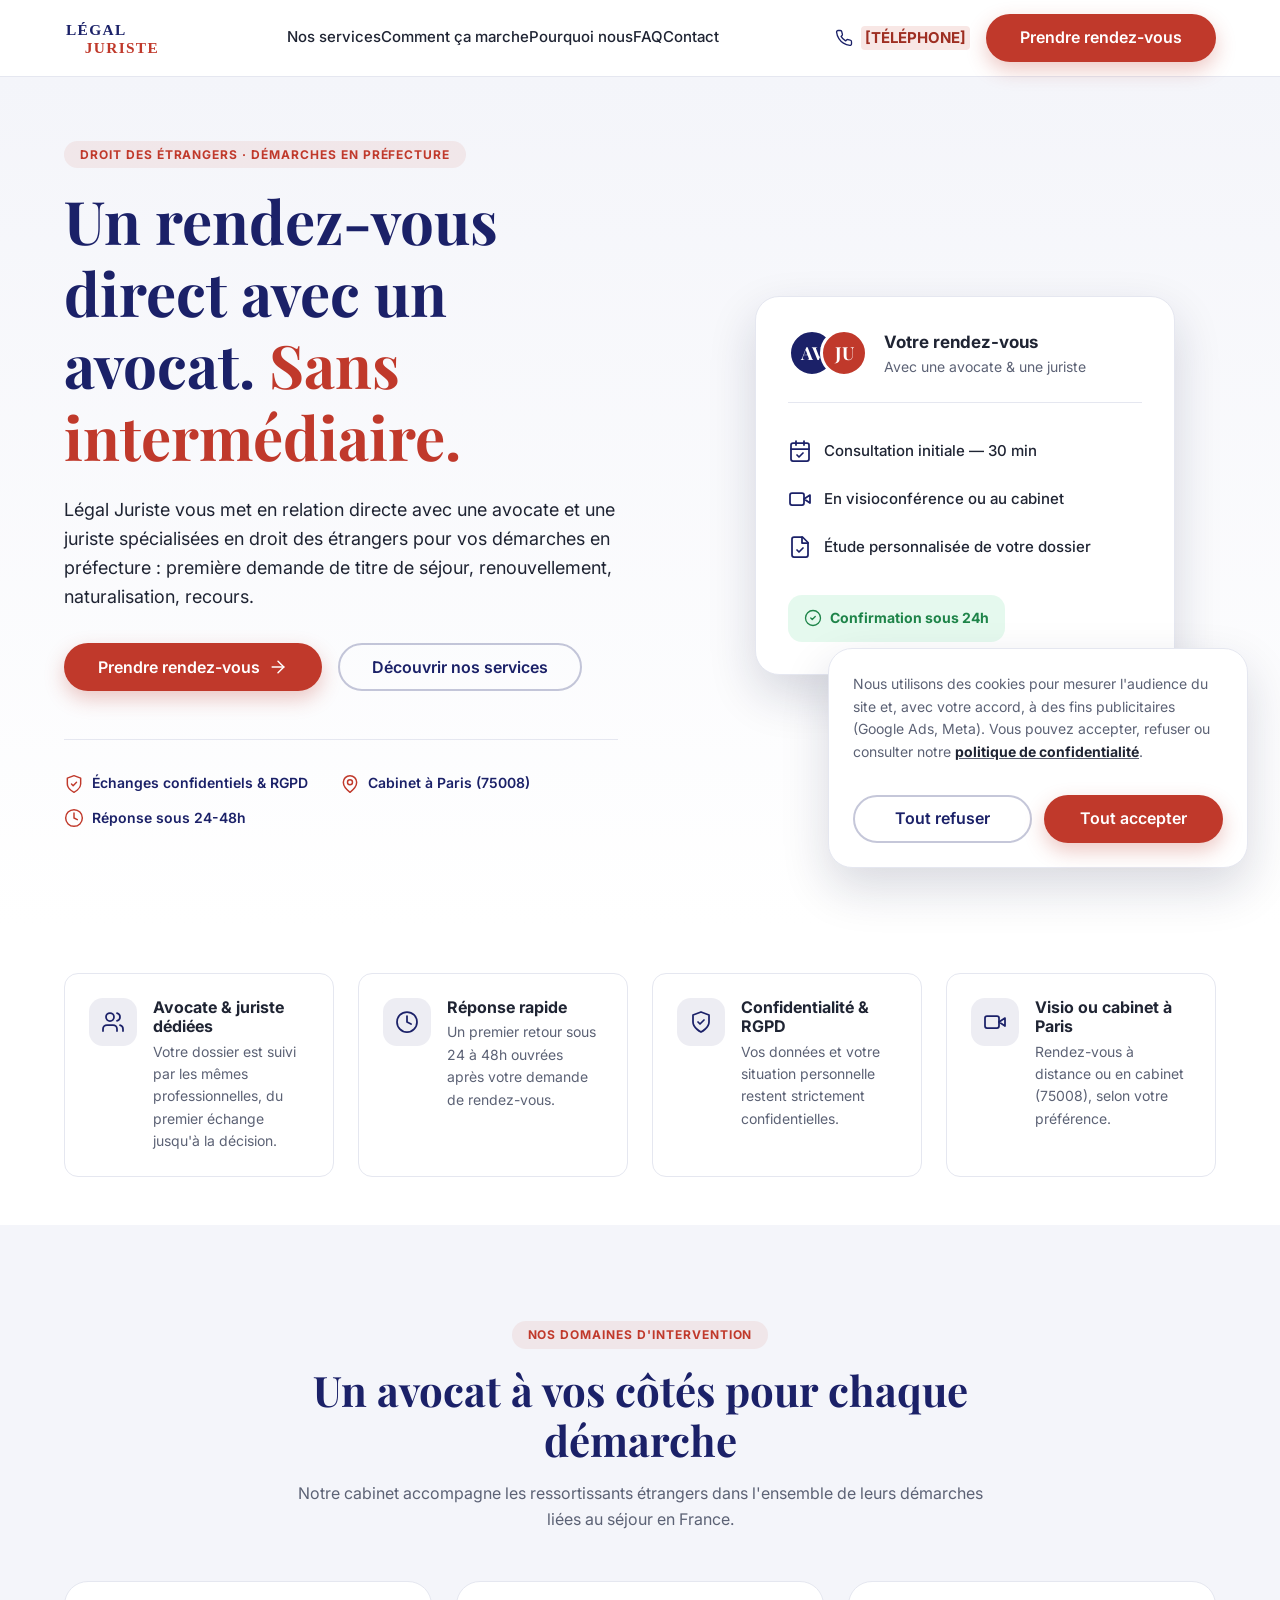
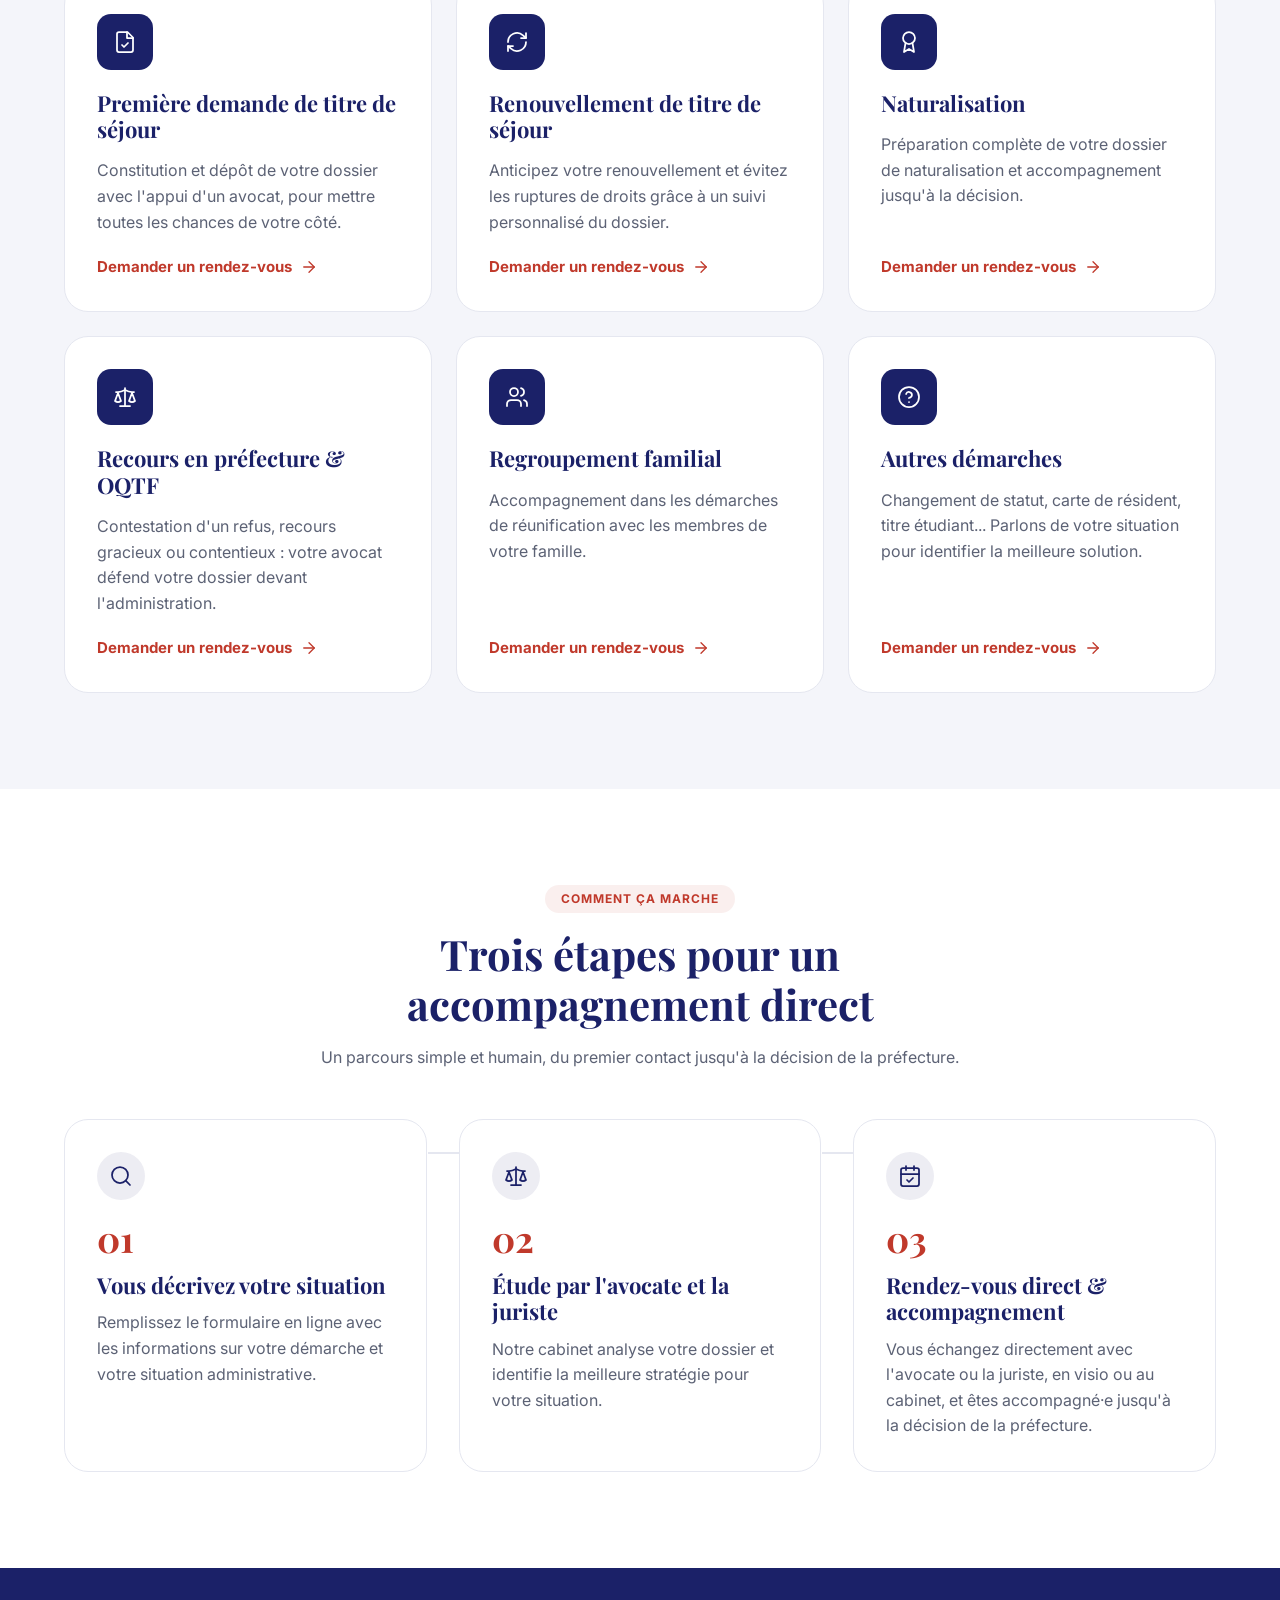
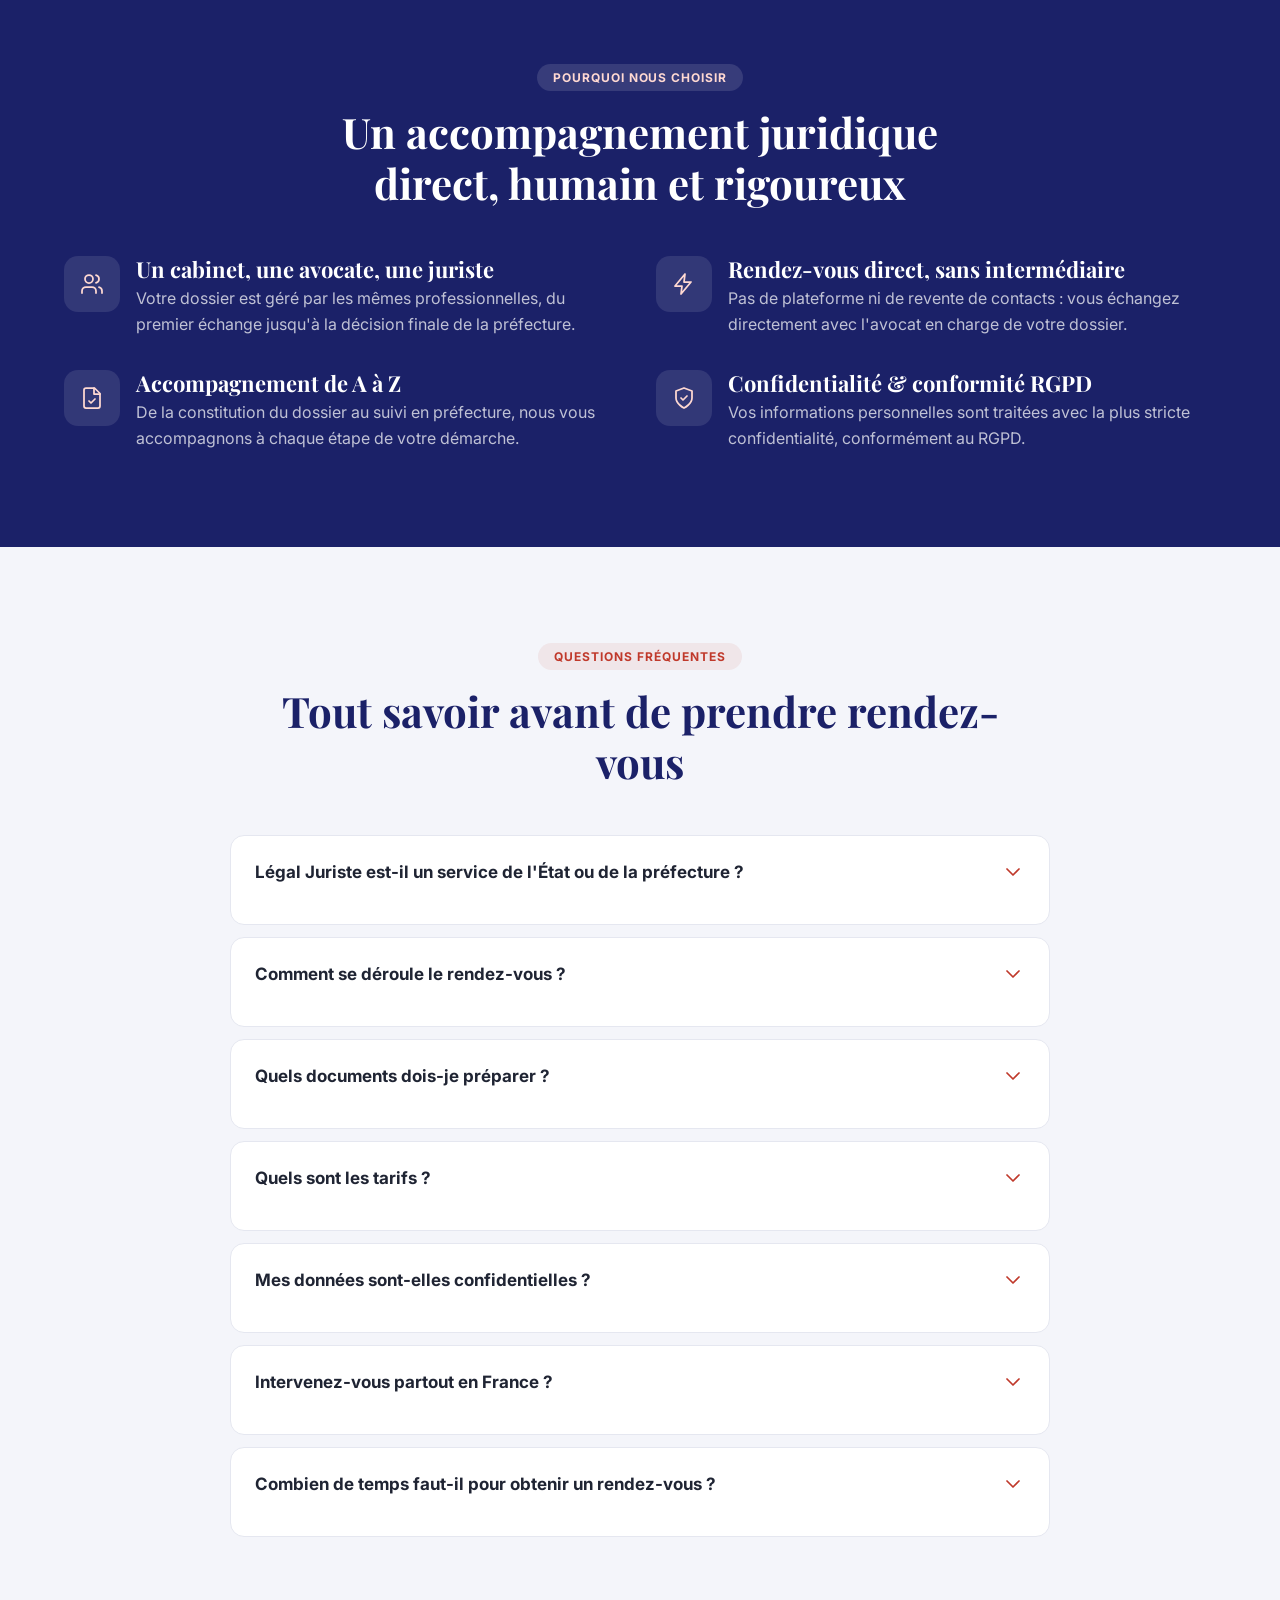
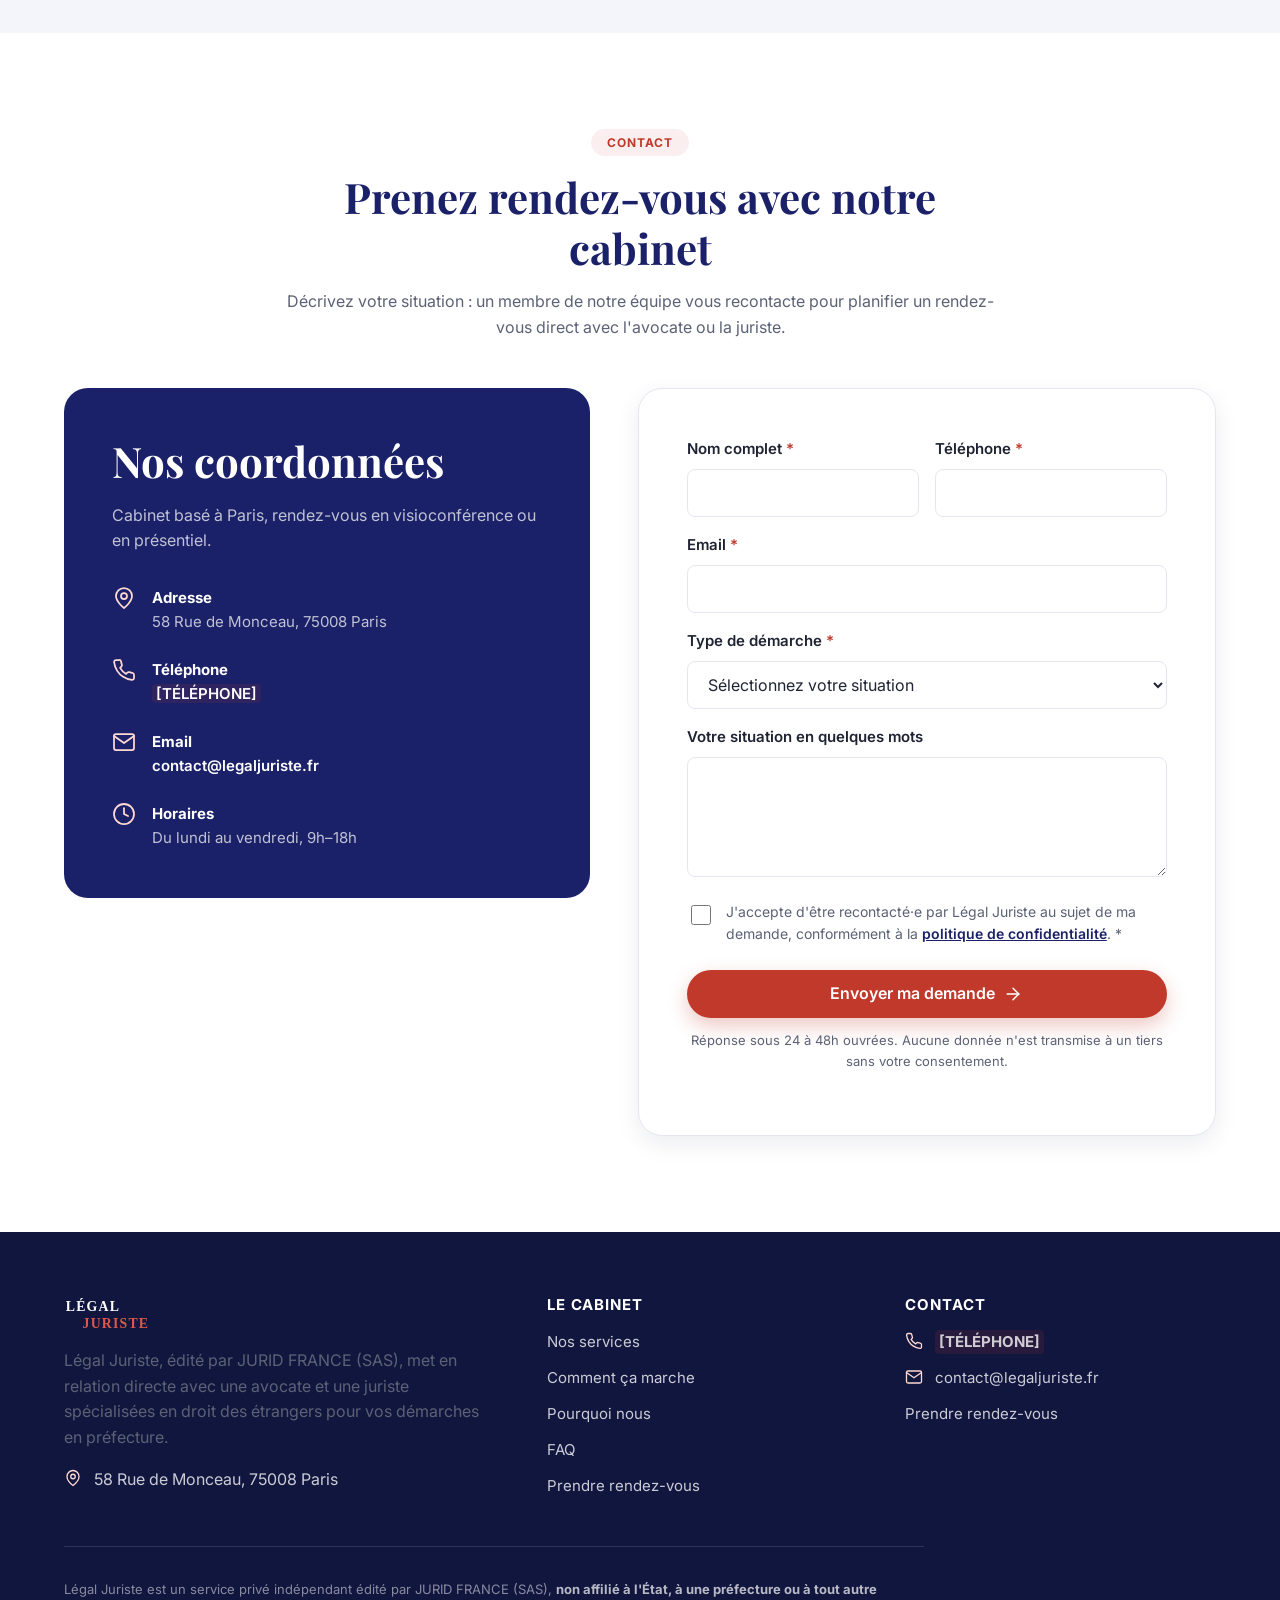
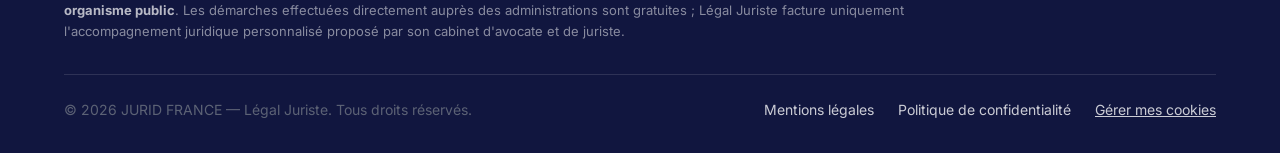
==== index.html @ 2aa7ec44 "feat: site vitrine Légal Juriste (accueil, mentions légales, confidentialité) Mini-site statique pou" ====
<!DOCTYPE html>
<html lang="fr">
<head>
  <meta charset="UTF-8">
  <meta name="viewport" content="width=device-width, initial-scale=1">
  <title>Légal Juriste — Rendez-vous direct avec un avocat | Titre de séjour, naturalisation, recours</title>
  <meta name="description" content="Légal Juriste vous met en relation directe avec une avocate et une juriste spécialisées en droit des étrangers : titre de séjour, renouvellement, naturalisation, recours en préfecture. Rendez-vous direct, sans intermédiaire.">
  <link rel="canonical" href="https://www.legaljuriste.fr/">

  <!-- Open Graph -->
  <meta property="og:type" content="website">
  <meta property="og:locale" content="fr_FR">
  <meta property="og:title" content="Légal Juriste — Rendez-vous direct avec un avocat">
  <meta property="og:description" content="Mise en relation directe avec une avocate et une juriste spécialisées en droit des étrangers pour vos démarches en préfecture.">
  <meta property="og:url" content="https://www.legaljuriste.fr/">
  <meta property="og:image" content="/assets/logo-full.svg">

  <!-- Favicon -->
  <link rel="icon" type="image/svg+xml" href="assets/favicon.svg">
  <link rel="apple-touch-icon" href="assets/logo-icon.svg">

  <!-- Fonts -->
  <link rel="preconnect" href="https://fonts.googleapis.com">
  <link rel="preconnect" href="https://fonts.gstatic.com" crossorigin>
  <link href="https://fonts.googleapis.com/css2?family=Inter:wght@400;500;600;700&family=Playfair+Display:wght@700;800&display=swap" rel="stylesheet">

  <link rel="stylesheet" href="css/style.css">

  <!-- Données structurées (SEO) -->
  <script type="application/ld+json">
  {
    "@context": "https://schema.org",
    "@type": "LegalService",
    "name": "Légal Juriste",
    "alternateName": "JURID FRANCE",
    "url": "https://www.legaljuriste.fr/",
    "logo": "https://www.legaljuriste.fr/assets/logo-icon.svg",
    "description": "Mise en relation directe avec une avocate et une juriste spécialisées en droit des étrangers pour les démarches en préfecture (titre de séjour, naturalisation, recours).",
    "address": {
      "@type": "PostalAddress",
      "streetAddress": "58 Rue de Monceau",
      "postalCode": "75008",
      "addressLocality": "Paris",
      "addressCountry": "FR"
    },
    "areaServed": "FR",
    "priceRange": "€€"
  }
  </script>
</head>
<body>
  <a class="skip-link" href="#main-content">Aller au contenu principal</a>

  <!-- ============ HEADER ============ -->
  <header class="site-header">
    <div class="container">
      <nav class="nav" aria-label="Navigation principale">
        <a class="nav__brand" href="#main-content">
          <img src="assets/logo-full.svg" alt="Légal Juriste">
        </a>

        <div class="nav__panel" id="navPanel">
          <ul class="nav__links">
            <li><a href="#services">Nos services</a></li>
            <li><a href="#comment-ca-marche">Comment ça marche</a></li>
            <li><a href="#pourquoi">Pourquoi nous</a></li>
            <li><a href="#faq">FAQ</a></li>
            <li><a href="#contact">Contact</a></li>
          </ul>
          <div class="nav__panel-cta">
            <a href="#contact" class="btn btn-primary btn-block">Prendre rendez-vous</a>
          </div>
        </div>

        <div class="nav__actions">
          <a class="nav__phone" href="tel:+33184XXXXXX">
            <svg class="icon icon-sm" viewBox="0 0 24 24" aria-hidden="true"><path d="M22 16.92v3a2 2 0 0 1-2.18 2 19.79 19.79 0 0 1-8.63-3.07 19.5 19.5 0 0 1-6-6 19.79 19.79 0 0 1-3.07-8.67A2 2 0 0 1 4.11 2h3a2 2 0 0 1 2 1.72 12.84 12.84 0 0 0 .7 2.81 2 2 0 0 1-.45 2.11L8.09 9.91a16 16 0 0 0 6 6l1.27-1.27a2 2 0 0 1 2.11-.45 12.84 12.84 0 0 0 2.81.7A2 2 0 0 1 22 16.92Z"/></svg>
            <span class="placeholder">[TÉLÉPHONE]</span>
          </a>
          <a href="#contact" class="btn btn-primary nav__cta">Prendre rendez-vous</a>
          <button class="nav__toggle" id="navToggle" aria-expanded="false" aria-controls="navPanel" aria-label="Ouvrir le menu">
            <svg class="icon icon-menu" viewBox="0 0 24 24" aria-hidden="true"><line x1="4" y1="6" x2="20" y2="6"/><line x1="4" y1="12" x2="20" y2="12"/><line x1="4" y1="18" x2="20" y2="18"/></svg>
            <svg class="icon icon-close" viewBox="0 0 24 24" aria-hidden="true"><line x1="6" y1="6" x2="18" y2="18"/><line x1="18" y1="6" x2="6" y2="18"/></svg>
          </button>
        </div>
      </nav>
    </div>
  </header>

  <main id="main-content">
    <!-- ============ HERO ============ -->
    <section class="hero">
      <div class="hero__floating hero__floating--1" aria-hidden="true"></div>
      <div class="hero__floating hero__floating--2" aria-hidden="true"></div>
      <div class="container">
        <div class="hero__inner">
          <div>
            <span class="eyebrow">Droit des étrangers · Démarches en préfecture</span>
            <h1 class="hero__title">Un rendez-vous direct avec un avocat. <em>Sans intermédiaire.</em></h1>
            <p class="lead">Légal Juriste vous met en relation directe avec une avocate et une juriste spécialisées en droit des étrangers pour vos démarches en préfecture : première demande de titre de séjour, renouvellement, naturalisation, recours.</p>
            <div class="hero__actions">
              <a href="#contact" class="btn btn-primary">
                Prendre rendez-vous
                <svg class="icon" viewBox="0 0 24 24" aria-hidden="true"><path d="M5 12h14"/><path d="m12 5 7 7-7 7"/></svg>
              </a>
              <a href="#services" class="btn btn-outline">Découvrir nos services</a>
            </div>
            <div class="hero__trust">
              <span class="hero__trust-item">
                <svg class="icon" viewBox="0 0 24 24" aria-hidden="true"><path d="M12 22s8-4 8-10V5l-8-3-8 3v7c0 6 8 10 8 10Z"/><path d="m9 12 2 2 4-4"/></svg>
                Échanges confidentiels &amp; RGPD
              </span>
              <span class="hero__trust-item">
                <svg class="icon" viewBox="0 0 24 24" aria-hidden="true"><path d="M20 10c0 6-8 12-8 12s-8-6-8-12a8 8 0 0 1 16 0Z"/><circle cx="12" cy="10" r="3"/></svg>
                Cabinet à Paris (75008)
              </span>
              <span class="hero__trust-item">
                <svg class="icon" viewBox="0 0 24 24" aria-hidden="true"><circle cx="12" cy="12" r="10"/><path d="M12 6v6l4 2"/></svg>
                Réponse sous 24-48h
              </span>
            </div>
          </div>

          <div class="hero__visual">
            <div class="appointment-card">
              <div class="appointment-card__header">
                <div class="appointment-card__avatars" aria-hidden="true">
                  <span class="avatar avatar--navy">AV</span>
                  <span class="avatar avatar--red">JU</span>
                </div>
                <div>
                  <p class="appointment-card__title">Votre rendez-vous</p>
                  <p class="appointment-card__subtitle">Avec une avocate &amp; une juriste</p>
                </div>
              </div>
              <div class="appointment-card__row">
                <svg class="icon" viewBox="0 0 24 24" aria-hidden="true"><rect x="3" y="4" width="18" height="18" rx="2"/><path d="M16 2v4"/><path d="M8 2v4"/><path d="M3 10h18"/><path d="m9 16 2 2 4-4"/></svg>
                Consultation initiale — 30 min
              </div>
              <div class="appointment-card__row">
                <svg class="icon" viewBox="0 0 24 24" aria-hidden="true"><path d="m22 8-6 4 6 4V8Z"/><rect x="2" y="6" width="14" height="12" rx="2"/></svg>
                En visioconférence ou au cabinet
              </div>
              <div class="appointment-card__row">
                <svg class="icon" viewBox="0 0 24 24" aria-hidden="true"><path d="M14.5 2H6a2 2 0 0 0-2 2v16a2 2 0 0 0 2 2h12a2 2 0 0 0 2-2V7.5L14.5 2Z"/><path d="M14 2v6h6"/><path d="m9 15 2 2 4-4"/></svg>
                Étude personnalisée de votre dossier
              </div>
              <div class="appointment-card__badge">
                <svg class="icon icon-sm" viewBox="0 0 24 24" aria-hidden="true"><circle cx="12" cy="12" r="10"/><path d="m9 12 2 2 4-4"/></svg>
                Confirmation sous 24h
              </div>
            </div>
          </div>
        </div>
      </div>
    </section>

    <!-- ============ RÉASSURANCE ============ -->
    <section class="section-tight">
      <div class="container">
        <div class="badges">
          <div class="badge reveal">
            <span class="badge__icon">
              <svg class="icon" viewBox="0 0 24 24" aria-hidden="true"><path d="M16 21v-2a4 4 0 0 0-4-4H6a4 4 0 0 0-4 4v2"/><circle cx="9" cy="7" r="4"/><path d="M22 21v-2a4 4 0 0 0-3-3.87"/><path d="M16 3.13a4 4 0 0 1 0 7.75"/></svg>
            </span>
            <div>
              <h3>Avocate &amp; juriste dédiées</h3>
              <p>Votre dossier est suivi par les mêmes professionnelles, du premier échange jusqu'à la décision.</p>
            </div>
          </div>
          <div class="badge reveal">
            <span class="badge__icon">
              <svg class="icon" viewBox="0 0 24 24" aria-hidden="true"><circle cx="12" cy="12" r="10"/><path d="M12 6v6l4 2"/></svg>
            </span>
            <div>
              <h3>Réponse rapide</h3>
              <p>Un premier retour sous 24 à 48h ouvrées après votre demande de rendez-vous.</p>
            </div>
          </div>
          <div class="badge reveal">
            <span class="badge__icon">
              <svg class="icon" viewBox="0 0 24 24" aria-hidden="true"><path d="M12 22s8-4 8-10V5l-8-3-8 3v7c0 6 8 10 8 10Z"/><path d="m9 12 2 2 4-4"/></svg>
            </span>
            <div>
              <h3>Confidentialité &amp; RGPD</h3>
              <p>Vos données et votre situation personnelle restent strictement confidentielles.</p>
            </div>
          </div>
          <div class="badge reveal">
            <span class="badge__icon">
              <svg class="icon" viewBox="0 0 24 24" aria-hidden="true"><path d="m22 8-6 4 6 4V8Z"/><rect x="2" y="6" width="14" height="12" rx="2"/></svg>
            </span>
            <div>
              <h3>Visio ou cabinet à Paris</h3>
              <p>Rendez-vous à distance ou en cabinet (75008), selon votre préférence.</p>
            </div>
          </div>
        </div>
      </div>
    </section>

    <!-- ============ SERVICES ============ -->
    <section class="section section-alt" id="services">
      <div class="container">
        <div class="section-header">
          <span class="eyebrow">Nos domaines d'intervention</span>
          <h2>Un avocat à vos côtés pour chaque démarche</h2>
          <p>Notre cabinet accompagne les ressortissants étrangers dans l'ensemble de leurs démarches liées au séjour en France.</p>
        </div>

        <div class="services-grid">
          <article class="service-card reveal">
            <span class="service-card__icon">
              <svg class="icon" viewBox="0 0 24 24" aria-hidden="true"><path d="M14.5 2H6a2 2 0 0 0-2 2v16a2 2 0 0 0 2 2h12a2 2 0 0 0 2-2V7.5L14.5 2Z"/><path d="M14 2v6h6"/><path d="m9 15 2 2 4-4"/></svg>
            </span>
            <h3>Première demande de titre de séjour</h3>
            <p>Constitution et dépôt de votre dossier avec l'appui d'un avocat, pour mettre toutes les chances de votre côté.</p>
            <a class="service-card__link" href="#contact">
              Demander un rendez-vous
              <svg class="icon" viewBox="0 0 24 24" aria-hidden="true"><path d="M5 12h14"/><path d="m12 5 7 7-7 7"/></svg>
            </a>
          </article>

          <article class="service-card reveal">
            <span class="service-card__icon">
              <svg class="icon" viewBox="0 0 24 24" aria-hidden="true"><path d="M3 12a9 9 0 0 1 15-6.7L21 8"/><path d="M21 3v5h-5"/><path d="M21 12a9 9 0 0 1-15 6.7L3 16"/><path d="M3 21v-5h5"/></svg>
            </span>
            <h3>Renouvellement de titre de séjour</h3>
            <p>Anticipez votre renouvellement et évitez les ruptures de droits grâce à un suivi personnalisé du dossier.</p>
            <a class="service-card__link" href="#contact">
              Demander un rendez-vous
              <svg class="icon" viewBox="0 0 24 24" aria-hidden="true"><path d="M5 12h14"/><path d="m12 5 7 7-7 7"/></svg>
            </a>
          </article>

          <article class="service-card reveal">
            <span class="service-card__icon">
              <svg class="icon" viewBox="0 0 24 24" aria-hidden="true"><circle cx="12" cy="8" r="6"/><path d="M15.477 12.89 17 22l-5-3-5 3 1.523-9.11"/></svg>
            </span>
            <h3>Naturalisation</h3>
            <p>Préparation complète de votre dossier de naturalisation et accompagnement jusqu'à la décision.</p>
            <a class="service-card__link" href="#contact">
              Demander un rendez-vous
              <svg class="icon" viewBox="0 0 24 24" aria-hidden="true"><path d="M5 12h14"/><path d="m12 5 7 7-7 7"/></svg>
            </a>
          </article>

          <article class="service-card reveal">
            <span class="service-card__icon">
              <svg class="icon" viewBox="0 0 24 24" aria-hidden="true"><path d="m16 16 3-8 3 8c-.87.65-1.92 1-3 1s-2.13-.35-3-1Z"/><path d="m2 16 3-8 3 8c-.87.65-1.92 1-3 1s-2.13-.35-3-1Z"/><path d="M7 21h10"/><path d="M12 3v18"/><path d="M3 7h2c2 0 5-1 7-2 2 1 5 2 7 2h2"/></svg>
            </span>
            <h3>Recours en préfecture &amp; OQTF</h3>
            <p>Contestation d'un refus, recours gracieux ou contentieux : votre avocat défend votre dossier devant l'administration.</p>
            <a class="service-card__link" href="#contact">
              Demander un rendez-vous
              <svg class="icon" viewBox="0 0 24 24" aria-hidden="true"><path d="M5 12h14"/><path d="m12 5 7 7-7 7"/></svg>
            </a>
          </article>

          <article class="service-card reveal">
            <span class="service-card__icon">
              <svg class="icon" viewBox="0 0 24 24" aria-hidden="true"><path d="M16 21v-2a4 4 0 0 0-4-4H6a4 4 0 0 0-4 4v2"/><circle cx="9" cy="7" r="4"/><path d="M22 21v-2a4 4 0 0 0-3-3.87"/><path d="M16 3.13a4 4 0 0 1 0 7.75"/></svg>
            </span>
            <h3>Regroupement familial</h3>
            <p>Accompagnement dans les démarches de réunification avec les membres de votre famille.</p>
            <a class="service-card__link" href="#contact">
              Demander un rendez-vous
              <svg class="icon" viewBox="0 0 24 24" aria-hidden="true"><path d="M5 12h14"/><path d="m12 5 7 7-7 7"/></svg>
            </a>
          </article>

          <article class="service-card reveal">
            <span class="service-card__icon">
              <svg class="icon" viewBox="0 0 24 24" aria-hidden="true"><circle cx="12" cy="12" r="10"/><path d="M9.09 9a3 3 0 0 1 5.83 1c0 2-3 3-3 3"/><line x1="12" y1="17" x2="12.01" y2="17"/></svg>
            </span>
            <h3>Autres démarches</h3>
            <p>Changement de statut, carte de résident, titre étudiant... Parlons de votre situation pour identifier la meilleure solution.</p>
            <a class="service-card__link" href="#contact">
              Demander un rendez-vous
              <svg class="icon" viewBox="0 0 24 24" aria-hidden="true"><path d="M5 12h14"/><path d="m12 5 7 7-7 7"/></svg>
            </a>
          </article>
        </div>
      </div>
    </section>

    <!-- ============ COMMENT ÇA MARCHE ============ -->
    <section class="section" id="comment-ca-marche">
      <div class="container">
        <div class="section-header">
          <span class="eyebrow">Comment ça marche</span>
          <h2>Trois étapes pour un accompagnement direct</h2>
          <p>Un parcours simple et humain, du premier contact jusqu'à la décision de la préfecture.</p>
        </div>

        <div class="steps">
          <div class="step reveal">
            <span class="step__icon">
              <svg class="icon" viewBox="0 0 24 24" aria-hidden="true"><circle cx="11" cy="11" r="8"/><path d="m21 21-4.3-4.3"/></svg>
            </span>
            <span class="step__number">01</span>
            <h3>Vous décrivez votre situation</h3>
            <p>Remplissez le formulaire en ligne avec les informations sur votre démarche et votre situation administrative.</p>
          </div>
          <div class="step reveal">
            <span class="step__icon">
              <svg class="icon" viewBox="0 0 24 24" aria-hidden="true"><path d="m16 16 3-8 3 8c-.87.65-1.92 1-3 1s-2.13-.35-3-1Z"/><path d="m2 16 3-8 3 8c-.87.65-1.92 1-3 1s-2.13-.35-3-1Z"/><path d="M7 21h10"/><path d="M12 3v18"/><path d="M3 7h2c2 0 5-1 7-2 2 1 5 2 7 2h2"/></svg>
            </span>
            <span class="step__number">02</span>
            <h3>Étude par l'avocate et la juriste</h3>
            <p>Notre cabinet analyse votre dossier et identifie la meilleure stratégie pour votre situation.</p>
          </div>
          <div class="step reveal">
            <span class="step__icon">
              <svg class="icon" viewBox="0 0 24 24" aria-hidden="true"><rect x="3" y="4" width="18" height="18" rx="2"/><path d="M16 2v4"/><path d="M8 2v4"/><path d="M3 10h18"/><path d="m9 16 2 2 4-4"/></svg>
            </span>
            <span class="step__number">03</span>
            <h3>Rendez-vous direct &amp; accompagnement</h3>
            <p>Vous échangez directement avec l'avocate ou la juriste, en visio ou au cabinet, et êtes accompagné·e jusqu'à la décision de la préfecture.</p>
          </div>
        </div>
      </div>
    </section>

    <!-- ============ POURQUOI NOUS ============ -->
    <section class="section section-dark" id="pourquoi">
      <div class="container">
        <div class="section-header">
          <span class="eyebrow">Pourquoi nous choisir</span>
          <h2>Un accompagnement juridique direct, humain et rigoureux</h2>
        </div>

        <div class="why-grid">
          <div class="why-item reveal">
            <span class="why-item__icon">
              <svg class="icon" viewBox="0 0 24 24" aria-hidden="true"><path d="M16 21v-2a4 4 0 0 0-4-4H6a4 4 0 0 0-4 4v2"/><circle cx="9" cy="7" r="4"/><path d="M22 21v-2a4 4 0 0 0-3-3.87"/><path d="M16 3.13a4 4 0 0 1 0 7.75"/></svg>
            </span>
            <div>
              <h3>Un cabinet, une avocate, une juriste</h3>
              <p>Votre dossier est géré par les mêmes professionnelles, du premier échange jusqu'à la décision finale de la préfecture.</p>
            </div>
          </div>
          <div class="why-item reveal">
            <span class="why-item__icon">
              <svg class="icon" viewBox="0 0 24 24" aria-hidden="true"><path d="M13 2 3 14h7l-1 8 10-12h-7l1-8Z"/></svg>
            </span>
            <div>
              <h3>Rendez-vous direct, sans intermédiaire</h3>
              <p>Pas de plateforme ni de revente de contacts : vous échangez directement avec l'avocat en charge de votre dossier.</p>
            </div>
          </div>
          <div class="why-item reveal">
            <span class="why-item__icon">
              <svg class="icon" viewBox="0 0 24 24" aria-hidden="true"><path d="M14.5 2H6a2 2 0 0 0-2 2v16a2 2 0 0 0 2 2h12a2 2 0 0 0 2-2V7.5L14.5 2Z"/><path d="M14 2v6h6"/><path d="m9 15 2 2 4-4"/></svg>
            </span>
            <div>
              <h3>Accompagnement de A à Z</h3>
              <p>De la constitution du dossier au suivi en préfecture, nous vous accompagnons à chaque étape de votre démarche.</p>
            </div>
          </div>
          <div class="why-item reveal">
            <span class="why-item__icon">
              <svg class="icon" viewBox="0 0 24 24" aria-hidden="true"><path d="M12 22s8-4 8-10V5l-8-3-8 3v7c0 6 8 10 8 10Z"/><path d="m9 12 2 2 4-4"/></svg>
            </span>
            <div>
              <h3>Confidentialité &amp; conformité RGPD</h3>
              <p>Vos informations personnelles sont traitées avec la plus stricte confidentialité, conformément au RGPD.</p>
            </div>
          </div>
        </div>
      </div>
    </section>

    <!-- ============ FAQ ============ -->
    <section class="section section-alt" id="faq">
      <div class="container">
        <div class="section-header">
          <span class="eyebrow">Questions fréquentes</span>
          <h2>Tout savoir avant de prendre rendez-vous</h2>
        </div>

        <div class="accordion">
          <div class="accordion-item">
            <h3>
              <button class="accordion-trigger" aria-expanded="false">
                Légal Juriste est-il un service de l'État ou de la préfecture ?
                <svg class="icon" viewBox="0 0 24 24" aria-hidden="true"><path d="m6 9 6 6 6-6"/></svg>
              </button>
            </h3>
            <div class="accordion-panel">
              <div class="accordion-panel-inner">
                <div>
                  <p>Non. Légal Juriste, édité par JURID FRANCE (SAS), est un <strong>service privé indépendant</strong> de mise en relation avec des professionnels du droit. Nous ne sommes affiliés à aucune administration, préfecture ou organisme public.</p>
                  <p>Les démarches administratives restent gratuites auprès des services publics ; Légal Juriste facture uniquement l'accompagnement juridique personnalisé proposé par l'avocate et la juriste du cabinet.</p>
                </div>
              </div>
            </div>
          </div>

          <div class="accordion-item">
            <h3>
              <button class="accordion-trigger" aria-expanded="false">
                Comment se déroule le rendez-vous ?
                <svg class="icon" viewBox="0 0 24 24" aria-hidden="true"><path d="m6 9 6 6 6-6"/></svg>
              </button>
            </h3>
            <div class="accordion-panel">
              <div class="accordion-panel-inner">
                <div>
                  <p>Après votre demande, un membre de notre équipe vous recontacte pour planifier un rendez-vous direct avec l'avocate ou la juriste, en visioconférence ou au cabinet à Paris (75008), selon votre préférence et vos disponibilités.</p>
                </div>
              </div>
            </div>
          </div>

          <div class="accordion-item">
            <h3>
              <button class="accordion-trigger" aria-expanded="false">
                Quels documents dois-je préparer ?
                <svg class="icon" viewBox="0 0 24 24" aria-hidden="true"><path d="m6 9 6 6 6-6"/></svg>
              </button>
            </h3>
            <div class="accordion-panel">
              <div class="accordion-panel-inner">
                <div>
                  <p>Cela dépend de votre situation et du type de démarche. Lors du premier échange, l'avocate ou la juriste vous indiquera précisément la liste des documents nécessaires à la constitution de votre dossier.</p>
                </div>
              </div>
            </div>
          </div>

          <div class="accordion-item">
            <h3>
              <button class="accordion-trigger" aria-expanded="false">
                Quels sont les tarifs ?
                <svg class="icon" viewBox="0 0 24 24" aria-hidden="true"><path d="m6 9 6 6 6-6"/></svg>
              </button>
            </h3>
            <div class="accordion-panel">
              <div class="accordion-panel-inner">
                <div>
                  <p>Les honoraires dépendent de la nature et de la complexité de votre dossier. Ils vous sont présentés en toute transparence avant tout engagement, dès le premier rendez-vous.</p>
                </div>
              </div>
            </div>
          </div>

          <div class="accordion-item">
            <h3>
              <button class="accordion-trigger" aria-expanded="false">
                Mes données sont-elles confidentielles ?
                <svg class="icon" viewBox="0 0 24 24" aria-hidden="true"><path d="m6 9 6 6 6-6"/></svg>
              </button>
            </h3>
            <div class="accordion-panel">
              <div class="accordion-panel-inner">
                <div>
                  <p>Oui. Toutes les informations transmises sont traitées de manière strictement confidentielle, conformément au RGPD et au secret professionnel applicable aux avocats. Pour plus de détails, consultez notre <a href="politique-confidentialite.html">politique de confidentialité</a>.</p>
                </div>
              </div>
            </div>
          </div>

          <div class="accordion-item">
            <h3>
              <button class="accordion-trigger" aria-expanded="false">
                Intervenez-vous partout en France ?
                <svg class="icon" viewBox="0 0 24 24" aria-hidden="true"><path d="m6 9 6 6 6-6"/></svg>
              </button>
            </h3>
            <div class="accordion-panel">
              <div class="accordion-panel-inner">
                <div>
                  <p>Les rendez-vous en cabinet ont lieu à Paris (75008). Nous proposons également des rendez-vous à distance par visioconférence pour les personnes résidant ailleurs en France ou à l'étranger.</p>
                </div>
              </div>
            </div>
          </div>

          <div class="accordion-item">
            <h3>
              <button class="accordion-trigger" aria-expanded="false">
                Combien de temps faut-il pour obtenir un rendez-vous ?
                <svg class="icon" viewBox="0 0 24 24" aria-hidden="true"><path d="m6 9 6 6 6-6"/></svg>
              </button>
            </h3>
            <div class="accordion-panel">
              <div class="accordion-panel-inner">
                <div>
                  <p>Nous nous efforçons de revenir vers vous sous 24 à 48h ouvrées après réception de votre demande, afin de planifier rapidement votre premier échange avec l'avocate ou la juriste.</p>
                </div>
              </div>
            </div>
          </div>
        </div>
      </div>
    </section>

    <!-- ============ CONTACT ============ -->
    <section class="section" id="contact">
      <div class="container">
        <div class="section-header">
          <span class="eyebrow">Contact</span>
          <h2>Prenez rendez-vous avec notre cabinet</h2>
          <p>Décrivez votre situation : un membre de notre équipe vous recontacte pour planifier un rendez-vous direct avec l'avocate ou la juriste.</p>
        </div>

        <div class="contact-grid">
          <div class="contact-info-card reveal">
            <h2>Nos coordonnées</h2>
            <p style="color: rgba(255,255,255,0.72)">Cabinet basé à Paris, rendez-vous en visioconférence ou en présentiel.</p>
            <div class="contact-info-list">
              <div class="contact-info-item">
                <svg class="icon" viewBox="0 0 24 24" aria-hidden="true"><path d="M20 10c0 6-8 12-8 12s-8-6-8-12a8 8 0 0 1 16 0Z"/><circle cx="12" cy="10" r="3"/></svg>
                <div>
                  <p><strong style="color:#fff">Adresse</strong></p>
                  <p>58 Rue de Monceau, 75008 Paris</p>
                </div>
              </div>
              <div class="contact-info-item">
                <svg class="icon" viewBox="0 0 24 24" aria-hidden="true"><path d="M22 16.92v3a2 2 0 0 1-2.18 2 19.79 19.79 0 0 1-8.63-3.07 19.5 19.5 0 0 1-6-6 19.79 19.79 0 0 1-3.07-8.67A2 2 0 0 1 4.11 2h3a2 2 0 0 1 2 1.72 12.84 12.84 0 0 0 .7 2.81 2 2 0 0 1-.45 2.11L8.09 9.91a16 16 0 0 0 6 6l1.27-1.27a2 2 0 0 1 2.11-.45 12.84 12.84 0 0 0 2.81.7A2 2 0 0 1 22 16.92Z"/></svg>
                <div>
                  <p><strong style="color:#fff">Téléphone</strong></p>
                  <p><a href="tel:+33184XXXXXX" class="placeholder">[TÉLÉPHONE]</a></p>
                </div>
              </div>
              <div class="contact-info-item">
                <svg class="icon" viewBox="0 0 24 24" aria-hidden="true"><rect x="2" y="4" width="20" height="16" rx="2"/><path d="m22 6-10 7L2 6"/></svg>
                <div>
                  <p><strong style="color:#fff">Email</strong></p>
                  <p><a href="mailto:contact@legaljuriste.fr">contact@legaljuriste.fr</a></p>
                </div>
              </div>
              <div class="contact-info-item">
                <svg class="icon" viewBox="0 0 24 24" aria-hidden="true"><circle cx="12" cy="12" r="10"/><path d="M12 6v6l4 2"/></svg>
                <div>
                  <p><strong style="color:#fff">Horaires</strong></p>
                  <p>Du lundi au vendredi, 9h–18h</p>
                </div>
              </div>
            </div>
          </div>

          <div class="contact-form-card reveal">
            <form id="contactForm" action="https://formspree.io/f/REMPLACER_PAR_VOTRE_ID" method="POST">
              <div class="form-row form-row--2">
                <div class="form-group">
                  <label for="nom">Nom complet <span class="required">*</span></label>
                  <input class="form-control" type="text" id="nom" name="nom" autocomplete="name" required>
                </div>
                <div class="form-group">
                  <label for="telephone">Téléphone <span class="required">*</span></label>
                  <input class="form-control" type="tel" id="telephone" name="telephone" autocomplete="tel" required>
                </div>
              </div>
              <div class="form-row">
                <div class="form-group">
                  <label for="email">Email <span class="required">*</span></label>
                  <input class="form-control" type="email" id="email" name="email" autocomplete="email" required>
                </div>
              </div>
              <div class="form-row">
                <div class="form-group">
                  <label for="demarche">Type de démarche <span class="required">*</span></label>
                  <select class="form-control" id="demarche" name="demarche" required>
                    <option value="" selected disabled>Sélectionnez votre situation</option>
                    <option value="Première demande de titre de séjour">Première demande de titre de séjour</option>
                    <option value="Renouvellement de titre de séjour">Renouvellement de titre de séjour</option>
                    <option value="Naturalisation">Naturalisation</option>
                    <option value="Recours en préfecture / OQTF">Recours en préfecture / OQTF</option>
                    <option value="Regroupement familial">Regroupement familial</option>
                    <option value="Autre démarche">Autre démarche</option>
                  </select>
                </div>
              </div>
              <div class="form-row">
                <div class="form-group">
                  <label for="message">Votre situation en quelques mots</label>
                  <textarea class="form-control" id="message" name="message" rows="4"></textarea>
                </div>
              </div>
              <div class="form-checkbox">
                <input type="checkbox" id="consentement" name="consentement" required>
                <label for="consentement">J'accepte d'être recontacté·e par Légal Juriste au sujet de ma demande, conformément à la <a href="politique-confidentialite.html">politique de confidentialité</a>. <span class="required">*</span></label>
              </div>
              <button type="submit" class="btn btn-primary btn-block">
                Envoyer ma demande
                <svg class="icon" viewBox="0 0 24 24" aria-hidden="true"><path d="M5 12h14"/><path d="m12 5 7 7-7 7"/></svg>
              </button>
              <p class="form-hint">Réponse sous 24 à 48h ouvrées. Aucune donnée n'est transmise à un tiers sans votre consentement.</p>
            </form>
          </div>
        </div>
      </div>
    </section>
  </main>

  <!-- ============ FOOTER ============ -->
  <footer class="site-footer">
    <div class="container">
      <div class="footer-grid">
        <div>
          <div class="footer-brand">
            <img src="assets/logo-full-light.svg" alt="Légal Juriste">
          </div>
          <p>Légal Juriste, édité par JURID FRANCE (SAS), met en relation directe avec une avocate et une juriste spécialisées en droit des étrangers pour vos démarches en préfecture.</p>
          <div class="footer-contact-item">
            <svg class="icon icon-sm" viewBox="0 0 24 24" aria-hidden="true"><path d="M20 10c0 6-8 12-8 12s-8-6-8-12a8 8 0 0 1 16 0Z"/><circle cx="12" cy="10" r="3"/></svg>
            <span>58 Rue de Monceau, 75008 Paris</span>
          </div>
        </div>

        <div class="footer-col">
          <h4>Le cabinet</h4>
          <ul>
            <li><a href="#services">Nos services</a></li>
            <li><a href="#comment-ca-marche">Comment ça marche</a></li>
            <li><a href="#pourquoi">Pourquoi nous</a></li>
            <li><a href="#faq">FAQ</a></li>
            <li><a href="#contact">Prendre rendez-vous</a></li>
          </ul>
        </div>

        <div class="footer-col">
          <h4>Contact</h4>
          <ul>
            <li class="footer-contact-item">
              <svg class="icon icon-sm" viewBox="0 0 24 24" aria-hidden="true"><path d="M22 16.92v3a2 2 0 0 1-2.18 2 19.79 19.79 0 0 1-8.63-3.07 19.5 19.5 0 0 1-6-6 19.79 19.79 0 0 1-3.07-8.67A2 2 0 0 1 4.11 2h3a2 2 0 0 1 2 1.72 12.84 12.84 0 0 0 .7 2.81 2 2 0 0 1-.45 2.11L8.09 9.91a16 16 0 0 0 6 6l1.27-1.27a2 2 0 0 1 2.11-.45 12.84 12.84 0 0 0 2.81.7A2 2 0 0 1 22 16.92Z"/></svg>
              <a href="tel:+33184XXXXXX" class="placeholder">[TÉLÉPHONE]</a>
            </li>
            <li class="footer-contact-item">
              <svg class="icon icon-sm" viewBox="0 0 24 24" aria-hidden="true"><rect x="2" y="4" width="20" height="16" rx="2"/><path d="m22 6-10 7L2 6"/></svg>
              <a href="mailto:contact@legaljuriste.fr">contact@legaljuriste.fr</a>
            </li>
            <li><a href="#contact">Prendre rendez-vous</a></li>
          </ul>
        </div>
      </div>

      <p class="footer-disclaimer">Légal Juriste est un service privé indépendant édité par JURID FRANCE (SAS), <strong style="color:rgba(255,255,255,0.7)">non affilié à l'État, à une préfecture ou à tout autre organisme public</strong>. Les démarches effectuées directement auprès des administrations sont gratuites ; Légal Juriste facture uniquement l'accompagnement juridique personnalisé proposé par son cabinet d'avocate et de juriste.</p>

      <div class="footer-bottom">
        <p style="margin:0">© 2026 JURID FRANCE — Légal Juriste. Tous droits réservés.</p>
        <div class="footer-bottom-links">
          <a href="mentions-legales.html">Mentions légales</a>
          <a href="politique-confidentialite.html">Politique de confidentialité</a>
          <button class="cookie-settings-link" id="cookieSettingsLink">Gérer mes cookies</button>
        </div>
      </div>
    </div>
  </footer>

  <!-- ============ COOKIE BANNER ============ -->
  <div class="cookie-banner" id="cookieBanner" role="dialog" aria-live="polite" aria-label="Gestion des cookies">
    <p class="cookie-banner__text">Nous utilisons des cookies pour mesurer l'audience du site et, avec votre accord, à des fins publicitaires (Google Ads, Meta). Vous pouvez accepter, refuser ou consulter notre <a href="politique-confidentialite.html"><strong>politique de confidentialité</strong></a>.</p>
    <div class="cookie-banner__actions">
      <button class="btn btn-outline" id="cookieRefuse">Tout refuser</button>
      <button class="btn btn-primary" id="cookieAccept">Tout accepter</button>
    </div>
  </div>

  <script src="js/main.js" defer></script>
</body>
</html>
---- css/style.css ----
/* =========================================================
   Légal Juriste — Design tokens & base styles
   ========================================================= */

:root {
  /* Colors */
  --color-navy: #1B2168;
  --color-navy-dark: #11163F;
  --color-navy-light: #2E3590;
  --color-red: #C0392B;
  --color-red-dark: #9E2E22;
  --color-red-light: #E0574A;
  --color-ink: #1F2433;
  --color-muted: #5C6275;
  --color-bg: #FFFFFF;
  --color-bg-alt: #F4F5FA;
  --color-border: #E5E7F0;
  --color-white: #FFFFFF;

  /* Typography */
  --font-serif: 'Playfair Display', Georgia, 'Times New Roman', serif;
  --font-sans: 'Inter', -apple-system, BlinkMacSystemFont, 'Segoe UI', Roboto, sans-serif;

  /* Spacing scale (4/8 rhythm) */
  --space-1: 4px;
  --space-2: 8px;
  --space-3: 12px;
  --space-4: 16px;
  --space-5: 24px;
  --space-6: 32px;
  --space-7: 48px;
  --space-8: 64px;
  --space-9: 96px;

  /* Radii */
  --radius-sm: 8px;
  --radius-md: 14px;
  --radius-lg: 24px;
  --radius-full: 999px;

  /* Shadows */
  --shadow-sm: 0 1px 2px rgba(17, 22, 63, 0.06);
  --shadow-md: 0 8px 24px rgba(17, 22, 63, 0.08);
  --shadow-lg: 0 20px 48px rgba(17, 22, 63, 0.16);

  /* Motion */
  --transition-fast: 150ms ease;
  --transition-base: 250ms ease;

  /* Layers */
  --z-header: 100;
  --z-overlay: 200;
  --z-cookie: 300;
}

/* =========================================================
   Reset & base
   ========================================================= */

*, *::before, *::after { box-sizing: border-box; }

html {
  scroll-behavior: smooth;
  -webkit-text-size-adjust: 100%;
}

body {
  margin: 0;
  font-family: var(--font-sans);
  font-size: 16px;
  line-height: 1.6;
  color: var(--color-ink);
  background: var(--color-bg);
  -webkit-font-smoothing: antialiased;
  text-rendering: optimizeLegibility;
}

img, svg { display: block; max-width: 100%; }

a { color: inherit; }

button { font: inherit; }

ul, ol { margin: 0; padding: 0; }

li { list-style: none; }

input, textarea, select { font-family: inherit; }

@media (prefers-reduced-motion: reduce) {
  html { scroll-behavior: auto; }
  *, *::before, *::after {
    animation-duration: 0.01ms !important;
    animation-iteration-count: 1 !important;
    transition-duration: 0.01ms !important;
    scroll-behavior: auto !important;
  }
}

/* =========================================================
   Accessibility helpers
   ========================================================= */

.sr-only {
  position: absolute;
  width: 1px; height: 1px;
  padding: 0; margin: -1px;
  overflow: hidden;
  clip: rect(0, 0, 0, 0);
  white-space: nowrap;
  border: 0;
}

.skip-link {
  position: absolute;
  left: -9999px;
  top: 0;
  z-index: 1000;
  background: var(--color-navy);
  color: #fff;
  padding: var(--space-3) var(--space-5);
  border-radius: 0 0 var(--radius-sm) 0;
  font-weight: 600;
  text-decoration: none;
}

.skip-link:focus {
  left: 0;
}

:focus-visible {
  outline: 3px solid var(--color-red);
  outline-offset: 2px;
  border-radius: 4px;
}

/* =========================================================
   Typography
   ========================================================= */

h1, h2, h3, h4 {
  font-family: var(--font-serif);
  color: var(--color-navy);
  line-height: 1.2;
  font-weight: 700;
  margin: 0 0 var(--space-4);
}

h1 { font-size: clamp(2.25rem, 5vw + 1rem, 3.75rem); }
h2 { font-size: clamp(1.75rem, 3vw + 1rem, 2.625rem); }
h3 { font-size: 1.375rem; }
h4 { font-size: 1.125rem; }

p {
  margin: 0 0 var(--space-4);
  color: var(--color-muted);
}

p.lead {
  font-size: 1.125rem;
  color: var(--color-ink);
}

strong { color: var(--color-ink); }

.text-navy { color: var(--color-navy); }
.text-red { color: var(--color-red); }

/* =========================================================
   Layout helpers
   ========================================================= */

.container {
  width: 100%;
  max-width: 1200px;
  margin: 0 auto;
  padding: 0 var(--space-5);
}

.section {
  padding: var(--space-9) 0;
}

.section-tight {
  padding: var(--space-7) 0;
}

.section-alt {
  background: var(--color-bg-alt);
}

.section-dark {
  background: var(--color-navy);
  color: rgba(255, 255, 255, 0.92);
}

.section-dark h2,
.section-dark h3 {
  color: #fff;
}

.section-header {
  text-align: center;
  max-width: 720px;
  margin: 0 auto var(--space-7);
}

.section-header.align-left {
  text-align: left;
  margin-left: 0;
}

.eyebrow {
  display: inline-flex;
  align-items: center;
  gap: var(--space-2);
  font-family: var(--font-sans);
  font-weight: 700;
  letter-spacing: 0.08em;
  text-transform: uppercase;
  font-size: 0.75rem;
  color: var(--color-red);
  background: rgba(192, 57, 43, 0.08);
  padding: var(--space-1) var(--space-4);
  border-radius: var(--radius-full);
  margin-bottom: var(--space-4);
}

.section-dark .eyebrow {
  background: rgba(255, 255, 255, 0.12);
  color: #FFD9D2;
}

.grid {
  display: grid;
  gap: var(--space-5);
}

@media (min-width: 768px) {
  .grid-2 { grid-template-columns: repeat(2, 1fr); }
}

@media (min-width: 1024px) {
  .grid-3 { grid-template-columns: repeat(3, 1fr); }
  .grid-4 { grid-template-columns: repeat(4, 1fr); }
}

/* =========================================================
   Buttons
   ========================================================= */

.btn {
  display: inline-flex;
  align-items: center;
  justify-content: center;
  gap: var(--space-2);
  min-height: 48px;
  padding: 0 var(--space-6);
  border-radius: var(--radius-full);
  font-weight: 600;
  font-size: 1rem;
  text-decoration: none;
  border: 2px solid transparent;
  cursor: pointer;
  white-space: nowrap;
  touch-action: manipulation;
  transition: background var(--transition-fast), color var(--transition-fast),
    border-color var(--transition-fast), transform var(--transition-fast),
    box-shadow var(--transition-fast);
}

.btn:active { transform: scale(0.97); }

.btn-primary {
  background: var(--color-red);
  color: #fff;
  box-shadow: 0 8px 20px rgba(192, 57, 43, 0.28);
}

.btn-primary:hover { background: var(--color-red-dark); }

.btn-outline {
  background: transparent;
  border-color: rgba(27, 33, 104, 0.25);
  color: var(--color-navy);
}

.btn-outline:hover {
  background: var(--color-navy);
  color: #fff;
  border-color: var(--color-navy);
}

.section-dark .btn-outline {
  border-color: rgba(255, 255, 255, 0.35);
  color: #fff;
}

.section-dark .btn-outline:hover {
  background: #fff;
  color: var(--color-navy);
}

.btn-light {
  background: #fff;
  color: var(--color-navy);
}

.btn-light:hover { background: var(--color-bg-alt); }

.btn-block { width: 100%; }

.btn .icon { width: 20px; height: 20px; }

/* =========================================================
   Icons
   ========================================================= */

.icon {
  width: 24px;
  height: 24px;
  flex: none;
  fill: none;
  stroke: currentColor;
  stroke-width: 1.75;
  stroke-linecap: round;
  stroke-linejoin: round;
}

.icon-sm { width: 18px; height: 18px; }
.icon-lg { width: 32px; height: 32px; }

/* =========================================================
   Header / Nav
   ========================================================= */

.site-header {
  position: sticky;
  top: 0;
  z-index: var(--z-header);
  background: rgba(255, 255, 255, 0.92);
  backdrop-filter: blur(10px);
  -webkit-backdrop-filter: blur(10px);
  border-bottom: 1px solid var(--color-border);
}

.nav {
  display: flex;
  align-items: center;
  justify-content: space-between;
  min-height: 76px;
  gap: var(--space-5);
}

.nav__brand {
  display: flex;
  align-items: center;
  gap: var(--space-3);
  text-decoration: none;
  flex: none;
}

.nav__brand img {
  height: 40px;
  width: auto;
}

.nav__links {
  display: none;
  list-style: none;
  gap: var(--space-6);
  margin: 0;
  padding: 0;
}

.nav__links a {
  text-decoration: none;
  font-weight: 500;
  font-size: 0.9375rem;
  color: var(--color-ink);
  padding: var(--space-2) 0;
  border-bottom: 2px solid transparent;
  transition: color var(--transition-fast), border-color var(--transition-fast);
}

.nav__links a:hover,
.nav__links a:focus-visible {
  color: var(--color-navy);
  border-color: var(--color-red);
}

.nav__actions {
  display: flex;
  align-items: center;
  gap: var(--space-4);
}

.nav__phone {
  display: none;
  align-items: center;
  gap: var(--space-2);
  text-decoration: none;
  font-weight: 600;
  color: var(--color-navy);
  font-size: 0.9375rem;
  white-space: nowrap;
}

.nav__cta {
  display: none;
}

.nav__toggle {
  display: inline-flex;
  align-items: center;
  justify-content: center;
  width: 44px;
  height: 44px;
  border-radius: var(--radius-sm);
  border: 1.5px solid var(--color-border);
  background: #fff;
  cursor: pointer;
  color: var(--color-navy);
  flex: none;
}

.nav__toggle .icon-close { display: none; }
.nav__toggle[aria-expanded="true"] .icon-menu { display: none; }
.nav__toggle[aria-expanded="true"] .icon-close { display: block; }

.nav__panel {
  display: none;
  position: absolute;
  top: 100%;
  left: 0;
  right: 0;
  background: #fff;
  border-bottom: 1px solid var(--color-border);
  box-shadow: var(--shadow-md);
}

.nav__panel[data-open="true"] {
  display: block;
}

.nav__panel .nav__links {
  display: flex;
  flex-direction: column;
  gap: 0;
  padding: var(--space-3) 0;
}

.nav__panel .nav__links a {
  display: block;
  padding: var(--space-4) var(--space-5);
  border-bottom: 1px solid var(--color-border);
  border-left: 3px solid transparent;
}

.nav__panel .nav__links a:hover,
.nav__panel .nav__links a:focus-visible {
  border-left-color: var(--color-red);
  background: var(--color-bg-alt);
}

.nav__panel-cta {
  padding: var(--space-4) var(--space-5) var(--space-5);
}

@media (min-width: 1024px) {
  .nav__links {
    display: flex;
    align-items: center;
  }

  .nav__panel {
    display: contents;
  }

  .nav__panel .nav__links {
    flex-direction: row;
    padding: 0;
  }

  .nav__panel .nav__links a {
    padding: var(--space-2) 0;
    border: none;
    border-bottom: 2px solid transparent;
  }

  .nav__panel .nav__links a:hover,
  .nav__panel .nav__links a:focus-visible {
    background: none;
    border-bottom-color: var(--color-red);
  }

  .nav__panel-cta { display: none; }

  .nav__toggle { display: none; }

  .nav__phone { display: inline-flex; }

  .nav__cta { display: inline-flex; }
}

/* =========================================================
   Hero
   ========================================================= */

.hero {
  position: relative;
  overflow: hidden;
  padding: var(--space-8) 0 var(--space-9);
  background: linear-gradient(180deg, #F4F5FA 0%, #FFFFFF 100%);
}

.hero__inner {
  display: grid;
  gap: var(--space-8);
  align-items: center;
}

@media (min-width: 1024px) {
  .hero__inner {
    grid-template-columns: 1.05fr 0.95fr;
    gap: var(--space-9);
  }
}

.hero__title {
  margin-bottom: var(--space-5);
}

.hero__title em {
  font-style: normal;
  color: var(--color-red);
}

.hero__actions {
  display: flex;
  flex-wrap: wrap;
  gap: var(--space-4);
  margin-top: var(--space-6);
}

.hero__trust {
  display: flex;
  flex-wrap: wrap;
  gap: var(--space-3) var(--space-6);
  margin-top: var(--space-7);
  padding-top: var(--space-6);
  border-top: 1px solid var(--color-border);
}

.hero__trust-item {
  display: flex;
  align-items: center;
  gap: var(--space-2);
  font-size: 0.875rem;
  font-weight: 600;
  color: var(--color-navy);
}

.hero__trust-item .icon {
  color: var(--color-red);
  width: 20px;
  height: 20px;
}

/* Hero visual card */

.hero__visual {
  position: relative;
}

.appointment-card {
  position: relative;
  background: #fff;
  border-radius: var(--radius-lg);
  border: 1px solid var(--color-border);
  box-shadow: var(--shadow-lg);
  padding: var(--space-6);
  max-width: 420px;
  margin: 0 auto;
}

.appointment-card__header {
  display: flex;
  align-items: center;
  gap: var(--space-4);
  padding-bottom: var(--space-5);
  border-bottom: 1px solid var(--color-border);
  margin-bottom: var(--space-5);
}

.appointment-card__avatars {
  display: flex;
}

.avatar {
  width: 48px;
  height: 48px;
  border-radius: var(--radius-full);
  display: flex;
  align-items: center;
  justify-content: center;
  font-family: var(--font-serif);
  font-weight: 700;
  font-size: 1.125rem;
  color: #fff;
  border: 3px solid #fff;
}

.avatar--navy { background: var(--color-navy); }
.avatar--red { background: var(--color-red); margin-left: -16px; }

.appointment-card__title {
  margin: 0;
  font-size: 1.0625rem;
  color: var(--color-ink);
  font-family: var(--font-sans);
  font-weight: 700;
}

.appointment-card__subtitle {
  margin: 0;
  font-size: 0.875rem;
  color: var(--color-muted);
}

.appointment-card__row {
  display: flex;
  align-items: center;
  gap: var(--space-3);
  padding: var(--space-3) 0;
  font-size: 0.9375rem;
  color: var(--color-ink);
  font-weight: 500;
}

.appointment-card__row .icon {
  color: var(--color-navy);
  flex: none;
}

.appointment-card__badge {
  display: inline-flex;
  align-items: center;
  gap: var(--space-2);
  margin-top: var(--space-5);
  padding: var(--space-3) var(--space-4);
  border-radius: var(--radius-md);
  background: rgba(46, 204, 113, 0.12);
  color: #1E8449;
  font-weight: 700;
  font-size: 0.875rem;
}

.appointment-card__badge .icon { color: #1E8449; }

.hero__floating {
  position: absolute;
  border-radius: var(--radius-full);
  filter: blur(40px);
  opacity: 0.35;
  z-index: -1;
}

.hero__floating--1 {
  width: 280px; height: 280px;
  background: var(--color-navy-light);
  top: -60px; right: -60px;
}

.hero__floating--2 {
  width: 220px; height: 220px;
  background: var(--color-red-light);
  bottom: -60px; left: -40px;
}

/* =========================================================
   Trust badges bar
   ========================================================= */

.badges {
  display: grid;
  grid-template-columns: 1fr;
  gap: var(--space-5);
}

@media (min-width: 640px) {
  .badges { grid-template-columns: repeat(2, 1fr); }
}

@media (min-width: 1024px) {
  .badges { grid-template-columns: repeat(4, 1fr); }
}

.badge {
  display: flex;
  gap: var(--space-4);
  align-items: flex-start;
  padding: var(--space-5);
  background: #fff;
  border: 1px solid var(--color-border);
  border-radius: var(--radius-md);
  transition: transform var(--transition-base), box-shadow var(--transition-base);
}

.badge:hover {
  transform: translateY(-3px);
  box-shadow: var(--shadow-md);
}

.badge__icon {
  flex: none;
  width: 48px;
  height: 48px;
  border-radius: var(--radius-md);
  background: rgba(27, 33, 104, 0.08);
  color: var(--color-navy);
  display: flex;
  align-items: center;
  justify-content: center;
}

.badge h3 {
  font-family: var(--font-sans);
  font-size: 1rem;
  margin: 0 0 var(--space-1);
  color: var(--color-ink);
}

.badge p {
  margin: 0;
  font-size: 0.875rem;
}

/* =========================================================
   Services
   ========================================================= */

.services-grid {
  display: grid;
  grid-template-columns: 1fr;
  gap: var(--space-5);
}

@media (min-width: 640px) {
  .services-grid { grid-template-columns: repeat(2, 1fr); }
}

@media (min-width: 1024px) {
  .services-grid { grid-template-columns: repeat(3, 1fr); }
}

.service-card {
  display: flex;
  flex-direction: column;
  gap: var(--space-3);
  background: #fff;
  border: 1px solid var(--color-border);
  border-radius: var(--radius-lg);
  padding: var(--space-6);
  transition: transform var(--transition-base), box-shadow var(--transition-base), border-color var(--transition-base);
}

.service-card:hover {
  transform: translateY(-4px);
  box-shadow: var(--shadow-md);
  border-color: rgba(192, 57, 43, 0.25);
}

.service-card__icon {
  width: 56px;
  height: 56px;
  border-radius: var(--radius-md);
  background: var(--color-navy);
  color: #fff;
  display: flex;
  align-items: center;
  justify-content: center;
  margin-bottom: var(--space-2);
}

.service-card h3 { margin-bottom: var(--space-1); }

.service-card p { margin-bottom: var(--space-2); flex: 1; }

.service-card__link {
  margin-top: auto;
  display: inline-flex;
  align-items: center;
  gap: var(--space-2);
  font-weight: 700;
  font-size: 0.9375rem;
  color: var(--color-red);
  text-decoration: none;
}

.service-card__link .icon {
  width: 18px; height: 18px;
  transition: transform var(--transition-fast);
}

.service-card__link:hover .icon { transform: translateX(4px); }

/* =========================================================
   Steps (Comment ça marche)
   ========================================================= */

.steps {
  display: grid;
  gap: var(--space-6);
  counter-reset: step;
}

@media (min-width: 768px) {
  .steps { grid-template-columns: repeat(3, 1fr); }
}

.step {
  position: relative;
  padding: var(--space-6);
  background: #fff;
  border: 1px solid var(--color-border);
  border-radius: var(--radius-lg);
  display: flex;
  flex-direction: column;
  gap: var(--space-2);
}

.step__number {
  font-family: var(--font-serif);
  font-size: 2.25rem;
  font-weight: 700;
  color: var(--color-red);
  line-height: 1;
  margin-bottom: var(--space-2);
}

.step__icon {
  width: 48px;
  height: 48px;
  border-radius: var(--radius-full);
  background: rgba(27, 33, 104, 0.08);
  color: var(--color-navy);
  display: flex;
  align-items: center;
  justify-content: center;
  margin-bottom: var(--space-3);
}

.step h3 { margin-bottom: var(--space-1); }
.step p { margin: 0; }

.step::after {
  content: "";
  position: absolute;
  top: var(--space-6);
  right: calc(var(--space-6) * -1 - 2px);
  width: var(--space-6);
  height: 2px;
  background: var(--color-border);
  display: none;
}

@media (min-width: 768px) {
  .step:not(:last-child)::after { display: block; }
}

/* =========================================================
   Why us
   ========================================================= */

.why-grid {
  display: grid;
  gap: var(--space-6);
}

@media (min-width: 1024px) {
  .why-grid { grid-template-columns: repeat(2, 1fr); }
}

.why-item {
  display: flex;
  gap: var(--space-4);
  align-items: flex-start;
}

.why-item__icon {
  flex: none;
  width: 56px;
  height: 56px;
  border-radius: var(--radius-md);
  background: rgba(255, 255, 255, 0.1);
  color: #FFD9D2;
  display: flex;
  align-items: center;
  justify-content: center;
}

.section:not(.section-dark) .why-item__icon {
  background: rgba(192, 57, 43, 0.1);
  color: var(--color-red);
}

.why-item h3 { margin-bottom: var(--space-1); }
.why-item p { margin: 0; }

.section-dark .why-item p { color: rgba(255, 255, 255, 0.72); }

/* =========================================================
   FAQ Accordion
   ========================================================= */

.accordion {
  display: flex;
  flex-direction: column;
  gap: var(--space-3);
  max-width: 820px;
  margin: 0 auto;
}

.accordion-item {
  background: #fff;
  border: 1px solid var(--color-border);
  border-radius: var(--radius-md);
  overflow: hidden;
}

.accordion-trigger {
  width: 100%;
  display: flex;
  justify-content: space-between;
  align-items: center;
  gap: var(--space-4);
  padding: var(--space-5);
  min-height: 44px;
  background: none;
  border: none;
  text-align: left;
  font-weight: 700;
  font-size: 1.0625rem;
  font-family: var(--font-sans);
  color: var(--color-ink);
  cursor: pointer;
}

.accordion-trigger .icon {
  flex: none;
  color: var(--color-red);
  transition: transform var(--transition-base);
}

.accordion-item[data-open="true"] .accordion-trigger .icon {
  transform: rotate(180deg);
}

.accordion-panel {
  display: grid;
  grid-template-rows: 0fr;
  transition: grid-template-rows var(--transition-base);
}

.accordion-item[data-open="true"] .accordion-panel {
  grid-template-rows: 1fr;
}

.accordion-panel-inner {
  overflow: hidden;
}

.accordion-panel-inner > div {
  padding: 0 var(--space-5) var(--space-5);
}

.accordion-panel-inner p,
.accordion-panel-inner ul {
  margin: 0 0 var(--space-3);
  color: var(--color-muted);
}

.accordion-panel-inner ul {
  padding-left: var(--space-5);
  list-style: disc;
}

.accordion-panel-inner p:last-child,
.accordion-panel-inner ul:last-child { margin-bottom: 0; }

/* =========================================================
   Contact / RDV
   ========================================================= */

.contact-grid {
  display: grid;
  grid-template-columns: minmax(0, 1fr);
  gap: var(--space-7);
}

@media (min-width: 1024px) {
  .contact-grid {
    grid-template-columns: minmax(0, 1fr) minmax(0, 1.1fr);
    align-items: start;
  }
}

.contact-info-card {
  background: var(--color-navy);
  color: #fff;
  border-radius: var(--radius-lg);
  padding: var(--space-7);
}

.contact-info-card h2 { color: #fff; }

.contact-info-list {
  display: flex;
  flex-direction: column;
  gap: var(--space-5);
  margin-top: var(--space-6);
}

.contact-info-item {
  display: flex;
  gap: var(--space-4);
  align-items: flex-start;
}

.contact-info-item .icon {
  flex: none;
  color: #FFD9D2;
}

.contact-info-item a {
  color: #fff;
  text-decoration: none;
  font-weight: 600;
}

.contact-info-item a:hover { text-decoration: underline; }

.contact-info-item p { margin: 0; color: rgba(255, 255, 255, 0.72); font-size: 0.9375rem; }

.contact-form-card {
  background: #fff;
  border: 1px solid var(--color-border);
  border-radius: var(--radius-lg);
  padding: var(--space-7);
  box-shadow: var(--shadow-md);
}

.form-row {
  display: grid;
  gap: var(--space-4);
  margin-bottom: var(--space-4);
}

@media (min-width: 640px) {
  .form-row--2 { grid-template-columns: repeat(2, 1fr); }
}

.form-group label {
  display: block;
  font-weight: 600;
  font-size: 0.9375rem;
  margin-bottom: var(--space-2);
  color: var(--color-ink);
}

.form-group .required { color: var(--color-red); }

.form-control {
  width: 100%;
  min-height: 48px;
  padding: var(--space-3) var(--space-4);
  border: 1.5px solid var(--color-border);
  border-radius: var(--radius-sm);
  font-size: 1rem;
  background: #fff;
  color: var(--color-ink);
  transition: border-color var(--transition-fast), box-shadow var(--transition-fast);
}

.form-control:focus {
  border-color: var(--color-navy);
  box-shadow: 0 0 0 4px rgba(27, 33, 104, 0.1);
  outline: none;
}

textarea.form-control {
  min-height: 120px;
  resize: vertical;
}

.form-checkbox {
  display: flex;
  gap: var(--space-3);
  align-items: flex-start;
  margin-bottom: var(--space-5);
}

.form-checkbox input {
  margin-top: 4px;
  width: 20px;
  height: 20px;
  flex: none;
  accent-color: var(--color-navy);
}

.form-checkbox label {
  font-size: 0.875rem;
  color: var(--color-muted);
  font-weight: 400;
}

.form-checkbox a { color: var(--color-navy); font-weight: 600; }

.form-hint {
  font-size: 0.8125rem;
  color: var(--color-muted);
  margin-top: var(--space-3);
  text-align: center;
}

/* =========================================================
   Footer
   ========================================================= */

.site-footer {
  background: var(--color-navy-dark);
  color: rgba(255, 255, 255, 0.78);
  padding: var(--space-8) 0 var(--space-6);
}

.site-footer a {
  color: rgba(255, 255, 255, 0.78);
  text-decoration: none;
  transition: color var(--transition-fast);
}

.site-footer a:hover,
.site-footer a:focus-visible { color: #fff; }

.footer-grid {
  display: grid;
  gap: var(--space-7);
}

@media (min-width: 768px) {
  .footer-grid { grid-template-columns: 1.4fr 1fr 1fr; }
}

.footer-brand {
  display: flex;
  align-items: center;
  gap: var(--space-3);
  margin-bottom: var(--space-4);
}

.footer-brand img { height: 36px; width: auto; }

.footer-brand span {
  font-family: var(--font-serif);
  font-size: 1.125rem;
  font-weight: 700;
  color: #fff;
}

.footer-col h4 {
  color: #fff;
  font-family: var(--font-sans);
  font-size: 0.9375rem;
  text-transform: uppercase;
  letter-spacing: 0.06em;
  margin-bottom: var(--space-4);
}

.footer-col ul {
  display: flex;
  flex-direction: column;
  gap: var(--space-3);
}

.footer-col li { font-size: 0.9375rem; }

.footer-contact-item {
  display: flex;
  gap: var(--space-3);
  align-items: flex-start;
}

.footer-contact-item .icon { flex: none; color: #FFD9D2; margin-top: 2px; }

.footer-disclaimer {
  margin-top: var(--space-7);
  padding-top: var(--space-6);
  border-top: 1px solid rgba(255, 255, 255, 0.12);
  font-size: 0.8125rem;
  line-height: 1.6;
  color: rgba(255, 255, 255, 0.5);
  max-width: 860px;
}

.footer-bottom {
  margin-top: var(--space-6);
  padding-top: var(--space-5);
  border-top: 1px solid rgba(255, 255, 255, 0.12);
  display: flex;
  flex-wrap: wrap;
  gap: var(--space-4);
  justify-content: space-between;
  align-items: center;
  font-size: 0.875rem;
  color: rgba(255, 255, 255, 0.5);
}

.footer-bottom-links {
  display: flex;
  gap: var(--space-5);
  flex-wrap: wrap;
}

.cookie-settings-link {
  background: none;
  border: none;
  padding: 0;
  cursor: pointer;
  font: inherit;
  color: rgba(255, 255, 255, 0.78);
  text-decoration: underline;
}

.cookie-settings-link:hover { color: #fff; }

/* =========================================================
   Cookie banner
   ========================================================= */

.cookie-banner {
  position: fixed;
  bottom: var(--space-4);
  left: var(--space-4);
  right: var(--space-4);
  z-index: var(--z-cookie);
  background: #fff;
  border: 1px solid var(--color-border);
  border-radius: var(--radius-lg);
  box-shadow: var(--shadow-lg);
  padding: var(--space-5);
  display: flex;
  flex-direction: column;
  gap: var(--space-4);
  transform: translateY(calc(100% + var(--space-6)));
  transition: transform var(--transition-base);
}

.cookie-banner[data-visible="true"] {
  transform: translateY(0);
}

.cookie-banner__text {
  font-size: 0.875rem;
  color: var(--color-muted);
}

.cookie-banner__text strong { color: var(--color-ink); }

.cookie-banner__actions {
  display: flex;
  gap: var(--space-3);
  flex-wrap: wrap;
}

.cookie-banner__actions .btn {
  flex: 1;
  min-width: 140px;
}

@media (min-width: 640px) {
  .cookie-banner {
    left: auto;
    right: var(--space-6);
    bottom: var(--space-6);
    max-width: 420px;
  }
}

/* =========================================================
   Page hero (legal pages)
   ========================================================= */

.page-hero {
  background: var(--color-bg-alt);
  padding: var(--space-8) 0 var(--space-6);
  border-bottom: 1px solid var(--color-border);
}

.page-hero h1 { margin-bottom: var(--space-2); }

.page-updated {
  font-size: 0.9375rem;
  color: var(--color-muted);
}

.breadcrumb {
  display: flex;
  align-items: center;
  gap: var(--space-2);
  font-size: 0.875rem;
  color: var(--color-muted);
  margin-bottom: var(--space-4);
}

.breadcrumb a {
  color: var(--color-navy);
  font-weight: 600;
  text-decoration: none;
}

.breadcrumb a:hover { text-decoration: underline; }

/* =========================================================
   Legal content typography
   ========================================================= */

.legal-content {
  max-width: 800px;
  margin: 0 auto;
}

.legal-content h2 {
  font-size: 1.5rem;
  margin-top: var(--space-8);
  padding-top: var(--space-6);
  border-top: 1px solid var(--color-border);
}

.legal-content section:first-of-type h2 {
  margin-top: var(--space-6);
  padding-top: 0;
  border-top: none;
}

.legal-content h3 {
  font-size: 1.125rem;
  color: var(--color-ink);
  margin-top: var(--space-5);
}

.legal-content p,
.legal-content li {
  color: var(--color-muted);
}

.legal-content ul {
  padding-left: var(--space-5);
  list-style: disc;
  margin-bottom: var(--space-4);
}

.legal-content li { margin-bottom: var(--space-2); }

.legal-content table {
  width: 100%;
  table-layout: fixed;
  border-collapse: collapse;
  margin: var(--space-5) 0;
  font-size: 0.9375rem;
}

.legal-content th,
.legal-content td {
  border: 1px solid var(--color-border);
  padding: var(--space-3) var(--space-4);
  text-align: left;
  vertical-align: top;
  overflow-wrap: break-word;
}

.legal-content th {
  background: var(--color-bg-alt);
  font-family: var(--font-serif);
  color: var(--color-navy);
}

.legal-toc {
  background: var(--color-bg-alt);
  border: 1px solid var(--color-border);
  border-radius: var(--radius-md);
  padding: var(--space-5) var(--space-6);
  margin-bottom: var(--space-7);
}

.legal-toc h2 {
  font-size: 1.0625rem;
  font-family: var(--font-sans);
  margin: 0 0 var(--space-3);
  border: none;
  padding: 0;
}

.legal-toc ol {
  list-style: decimal;
  padding-left: var(--space-5);
  columns: 1;
  gap: var(--space-2);
}

@media (min-width: 768px) {
  .legal-toc ol { columns: 2; }
}

.legal-toc li {
  margin-bottom: var(--space-2);
  break-inside: avoid;
}

.legal-toc a {
  color: var(--color-navy);
  text-decoration: none;
  font-size: 0.9375rem;
}

.legal-toc a:hover { text-decoration: underline; }

.placeholder {
  background: rgba(192, 57, 43, 0.12);
  color: var(--color-red-dark);
  padding: 0 4px;
  border-radius: 4px;
  font-weight: 700;
}

/* =========================================================
   Reveal-on-scroll
   ========================================================= */

.reveal {
  opacity: 0;
  transform: translateY(24px);
  transition: opacity 0.6s ease, transform 0.6s ease;
}

.reveal.is-visible {
  opacity: 1;
  transform: none;
}

@media (prefers-reduced-motion: reduce) {
  .reveal { opacity: 1; transform: none; transition: none; }
}

/* =========================================================
   Misc
   ========================================================= */

.no-scroll { overflow: hidden; }

hr.divider {
  border: none;
  border-top: 1px solid var(--color-border);
  margin: var(--space-7) 0;
}
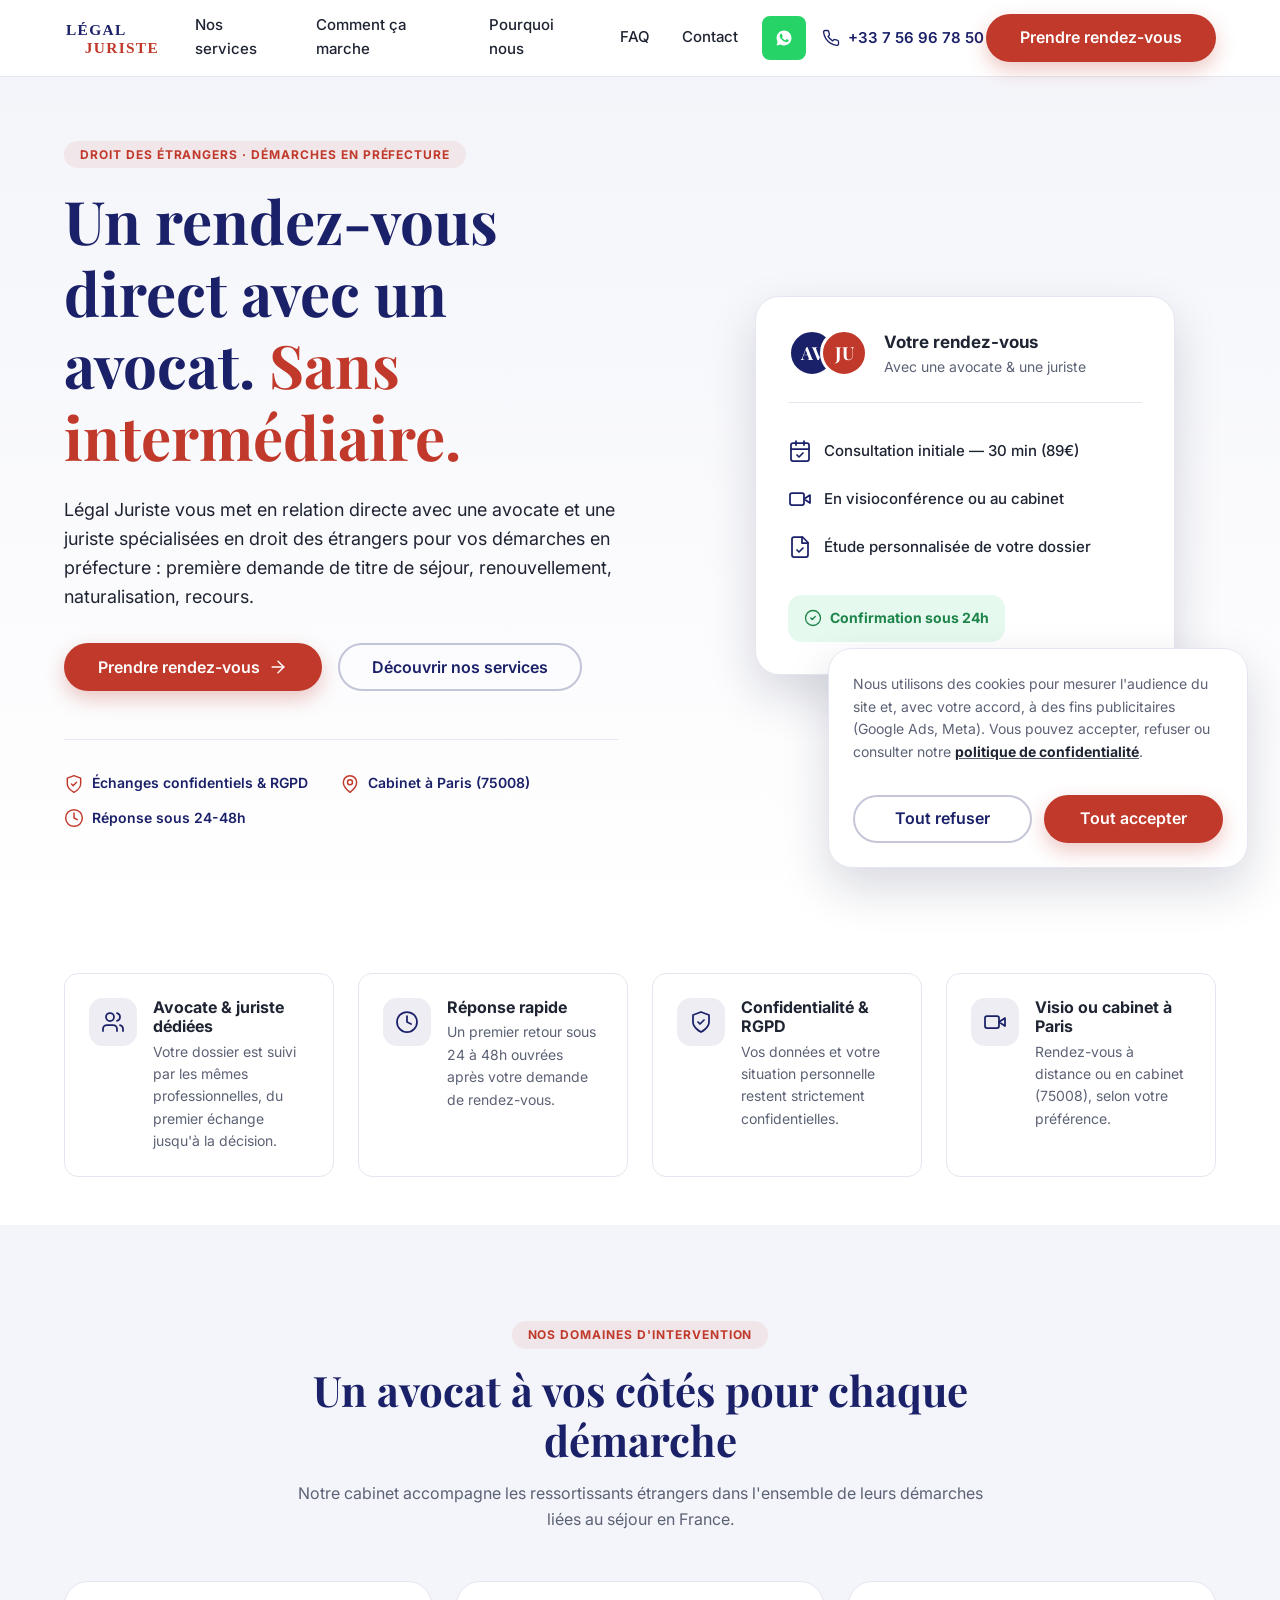
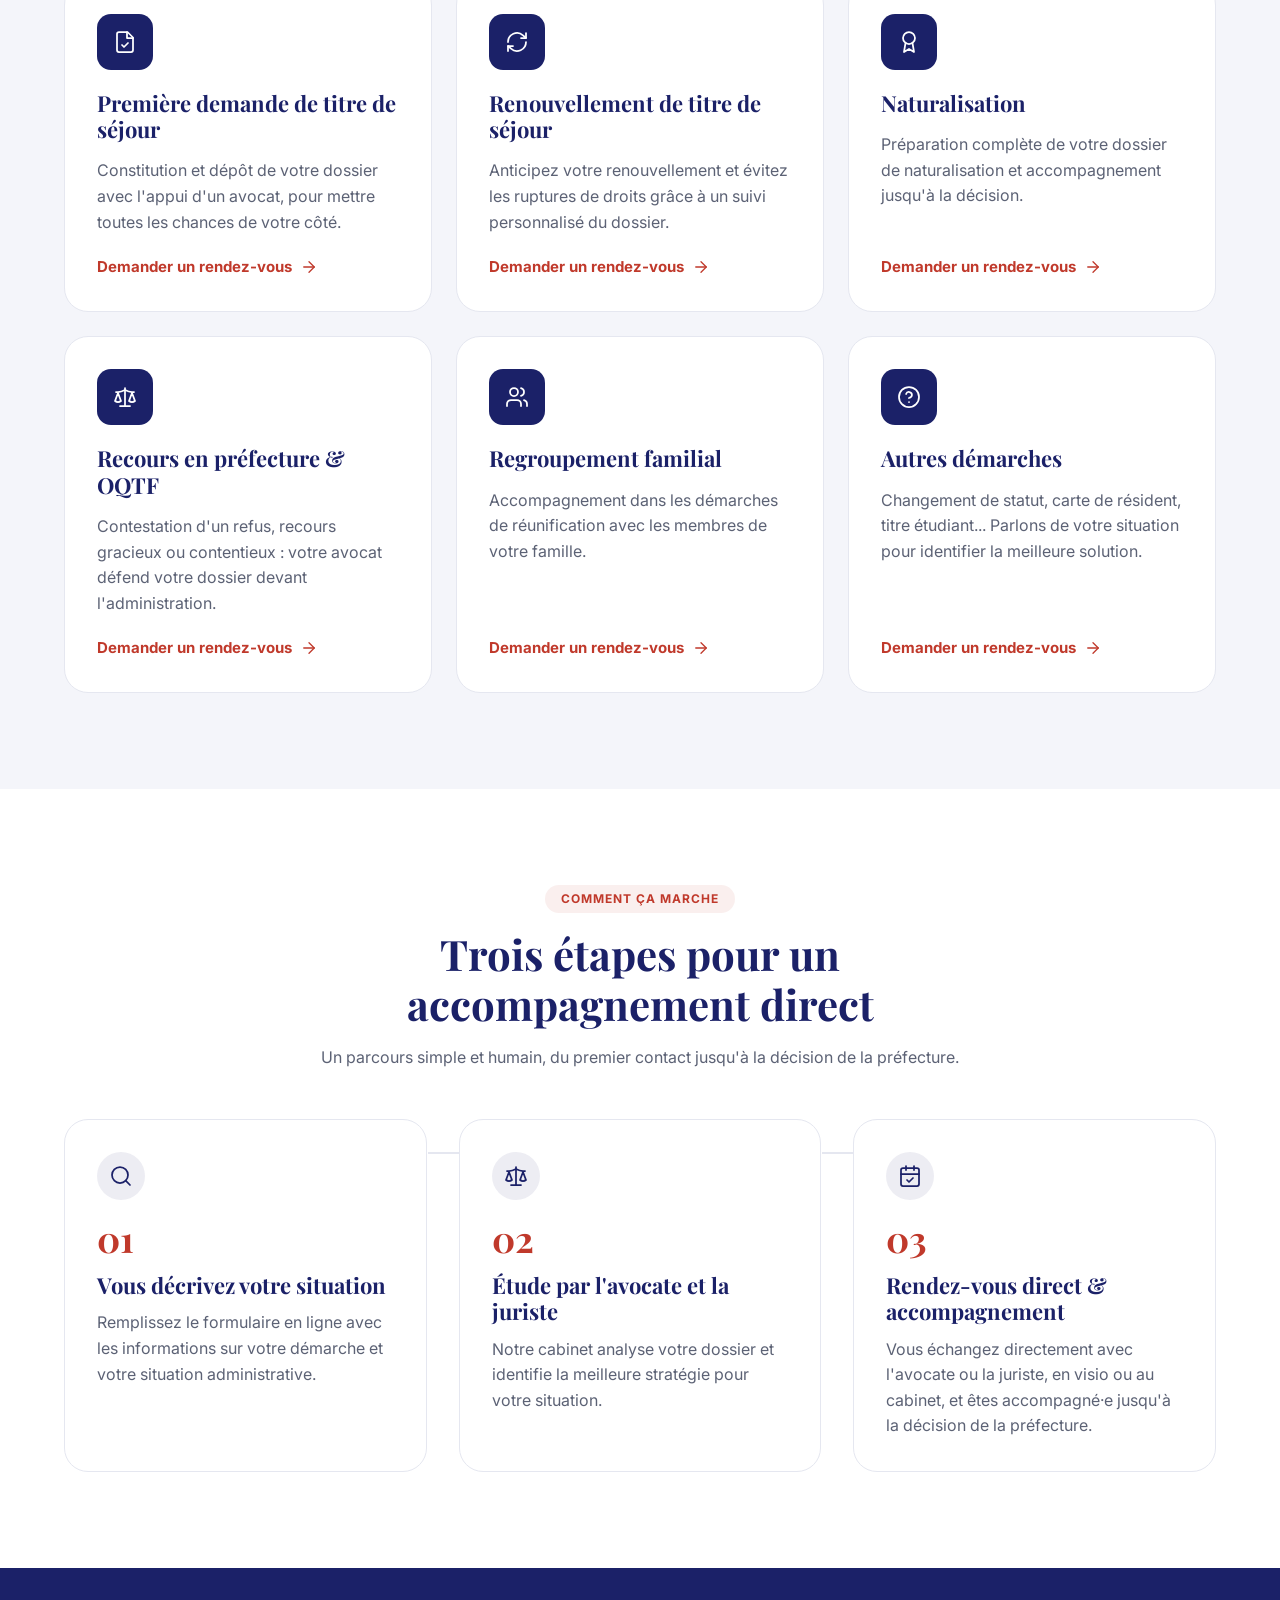
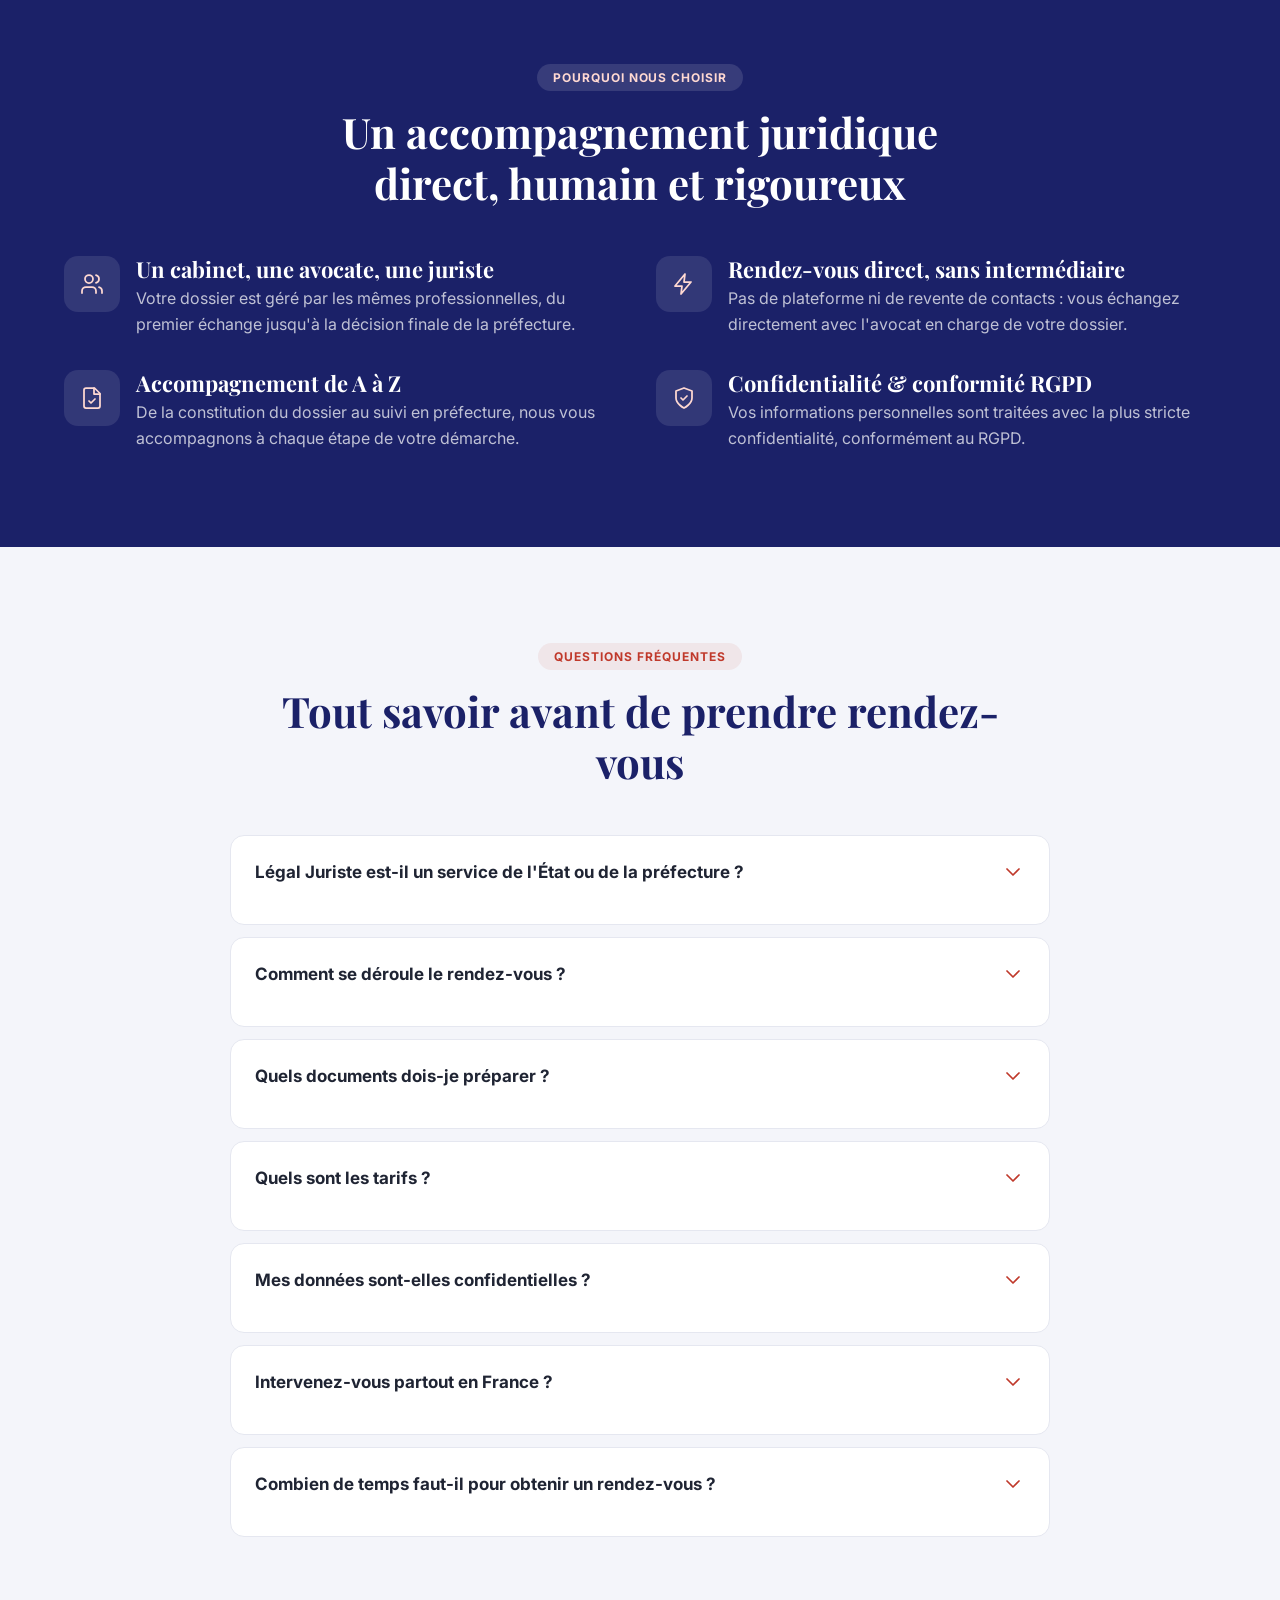
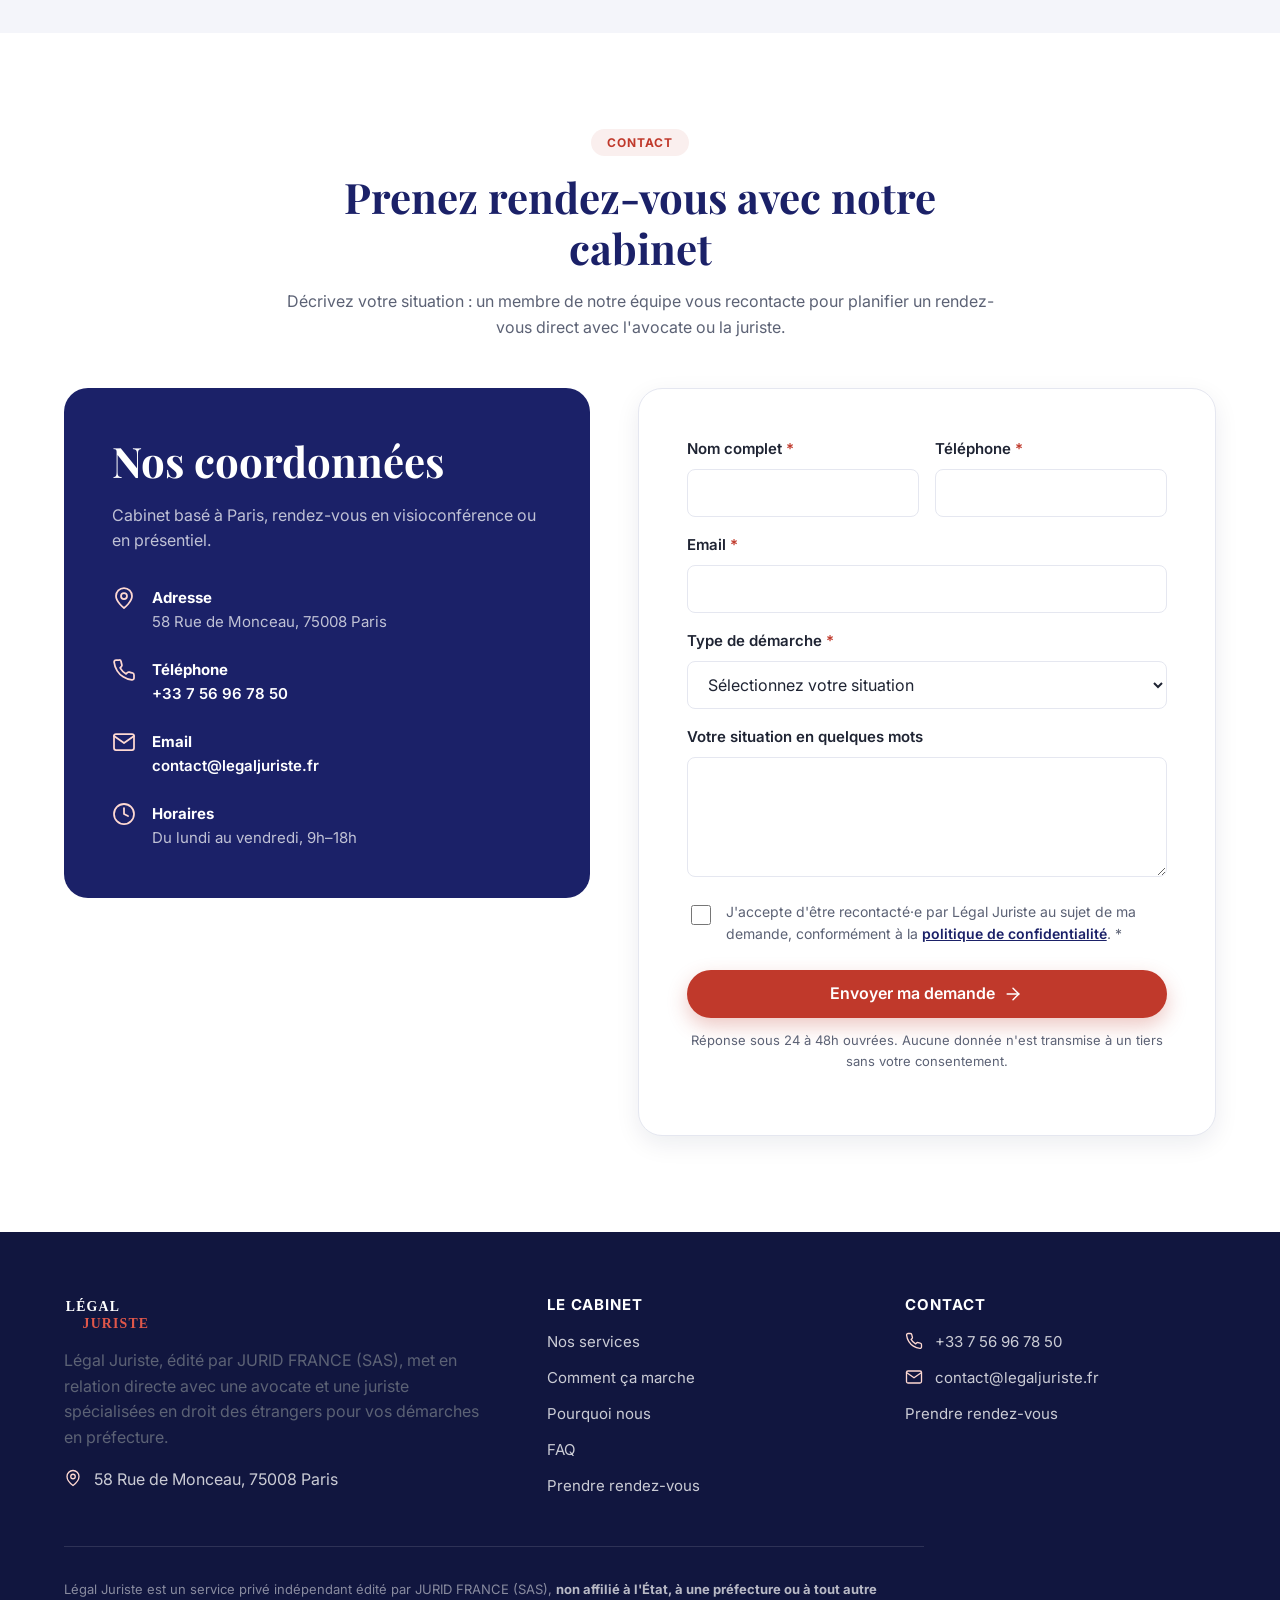
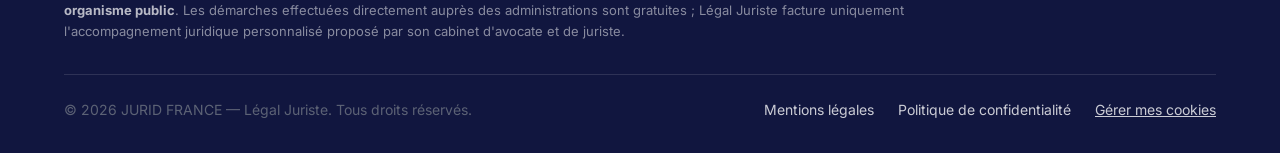
==== commit da7266b9: "Ajout WhatsApp, mention consultation 89€, fix espacement navbar - Ajout bouton/lien WhatsApp (+33 7 " ====
--- a/index.html
+++ b/index.html
@@ -73,9 +73,12 @@
         </div>
 
         <div class="nav__actions">
-          <a class="nav__phone" href="tel:+33184XXXXXX">
+          <a class="nav__whatsapp" href="https://wa.me/33756967850" target="_blank" rel="noopener" aria-label="Contacter sur WhatsApp">
+            <svg class="icon icon-sm" viewBox="0 0 24 24" fill="currentColor" aria-hidden="true"><path d="M12.04 2C6.58 2 2.13 6.45 2.13 11.91c0 1.85.5 3.58 1.36 5.07L2 22l5.21-1.36a9.9 9.9 0 0 0 4.83 1.23h.01c5.46 0 9.91-4.45 9.91-9.91C21.96 6.45 17.5 2 12.04 2zm5.78 14.07c-.24.68-1.4 1.3-1.93 1.34-.5.04-1.03.27-3.46-.72-2.93-1.18-4.83-4.13-4.98-4.32-.15-.2-1.2-1.6-1.2-3.05 0-1.46.77-2.17 1.04-2.47.27-.3.6-.37.8-.37.2 0 .4 0 .57.01.18.01.43-.07.67.51.25.6.85 2.07.92 2.22.07.15.12.33.02.53-.1.2-.15.32-.3.5-.15.18-.31.4-.45.54-.15.15-.3.31-.13.6.17.3.77 1.27 1.65 2.06 1.13 1.01 2.09 1.32 2.39 1.47.3.15.47.13.65-.08.18-.2.75-.87.95-1.17.2-.3.4-.25.67-.15.27.1 1.73.82 2.03.97.3.15.5.22.57.35.07.13.07.75-.17 1.43z"/></svg>
+          </a>
+          <a class="nav__phone" href="tel:+33756967850">
             <svg class="icon icon-sm" viewBox="0 0 24 24" aria-hidden="true"><path d="M22 16.92v3a2 2 0 0 1-2.18 2 19.79 19.79 0 0 1-8.63-3.07 19.5 19.5 0 0 1-6-6 19.79 19.79 0 0 1-3.07-8.67A2 2 0 0 1 4.11 2h3a2 2 0 0 1 2 1.72 12.84 12.84 0 0 0 .7 2.81 2 2 0 0 1-.45 2.11L8.09 9.91a16 16 0 0 0 6 6l1.27-1.27a2 2 0 0 1 2.11-.45 12.84 12.84 0 0 0 2.81.7A2 2 0 0 1 22 16.92Z"/></svg>
-            <span class="placeholder">[TÉLÉPHONE]</span>
+            <span>+33 7 56 96 78 50</span>
           </a>
           <a href="#contact" class="btn btn-primary nav__cta">Prendre rendez-vous</a>
           <button class="nav__toggle" id="navToggle" aria-expanded="false" aria-controls="navPanel" aria-label="Ouvrir le menu">
@@ -135,7 +138,7 @@
               </div>
               <div class="appointment-card__row">
                 <svg class="icon" viewBox="0 0 24 24" aria-hidden="true"><rect x="3" y="4" width="18" height="18" rx="2"/><path d="M16 2v4"/><path d="M8 2v4"/><path d="M3 10h18"/><path d="m9 16 2 2 4-4"/></svg>
-                Consultation initiale — 30 min
+                Consultation initiale — 30 min (89€)
               </div>
               <div class="appointment-card__row">
                 <svg class="icon" viewBox="0 0 24 24" aria-hidden="true"><path d="m22 8-6 4 6 4V8Z"/><rect x="2" y="6" width="14" height="12" rx="2"/></svg>
@@ -439,7 +442,7 @@
             <div class="accordion-panel">
               <div class="accordion-panel-inner">
                 <div>
-                  <p>Les honoraires dépendent de la nature et de la complexité de votre dossier. Ils vous sont présentés en toute transparence avant tout engagement, dès le premier rendez-vous.</p>
+                  <p>La première consultation, d'une durée de 30 minutes, est facturée <strong>89€</strong>. Elle permet d'étudier votre situation et de définir la meilleure stratégie. Au-delà, les honoraires dépendent de la nature et de la complexité de votre dossier et vous sont présentés en toute transparence avant tout engagement.</p>
                 </div>
               </div>
             </div>
@@ -521,7 +524,7 @@
                 <svg class="icon" viewBox="0 0 24 24" aria-hidden="true"><path d="M22 16.92v3a2 2 0 0 1-2.18 2 19.79 19.79 0 0 1-8.63-3.07 19.5 19.5 0 0 1-6-6 19.79 19.79 0 0 1-3.07-8.67A2 2 0 0 1 4.11 2h3a2 2 0 0 1 2 1.72 12.84 12.84 0 0 0 .7 2.81 2 2 0 0 1-.45 2.11L8.09 9.91a16 16 0 0 0 6 6l1.27-1.27a2 2 0 0 1 2.11-.45 12.84 12.84 0 0 0 2.81.7A2 2 0 0 1 22 16.92Z"/></svg>
                 <div>
                   <p><strong style="color:#fff">Téléphone</strong></p>
-                  <p><a href="tel:+33184XXXXXX" class="placeholder">[TÉLÉPHONE]</a></p>
+                  <p><a href="tel:+33756967850">+33 7 56 96 78 50</a></p>
                 </div>
               </div>
               <div class="contact-info-item">
@@ -626,7 +629,7 @@
           <ul>
             <li class="footer-contact-item">
               <svg class="icon icon-sm" viewBox="0 0 24 24" aria-hidden="true"><path d="M22 16.92v3a2 2 0 0 1-2.18 2 19.79 19.79 0 0 1-8.63-3.07 19.5 19.5 0 0 1-6-6 19.79 19.79 0 0 1-3.07-8.67A2 2 0 0 1 4.11 2h3a2 2 0 0 1 2 1.72 12.84 12.84 0 0 0 .7 2.81 2 2 0 0 1-.45 2.11L8.09 9.91a16 16 0 0 0 6 6l1.27-1.27a2 2 0 0 1 2.11-.45 12.84 12.84 0 0 0 2.81.7A2 2 0 0 1 22 16.92Z"/></svg>
-              <a href="tel:+33184XXXXXX" class="placeholder">[TÉLÉPHONE]</a>
+              <a href="tel:+33756967850">+33 7 56 96 78 50</a>
             </li>
             <li class="footer-contact-item">
               <svg class="icon icon-sm" viewBox="0 0 24 24" aria-hidden="true"><rect x="2" y="4" width="20" height="16" rx="2"/><path d="m22 6-10 7L2 6"/></svg>
--- a/css/style.css
+++ b/css/style.css
@@ -406,6 +406,29 @@
   white-space: nowrap;
 }
 
+.nav__whatsapp {
+  display: inline-flex;
+  align-items: center;
+  justify-content: center;
+  width: 44px;
+  height: 44px;
+  border-radius: var(--radius-sm);
+  background: #25D366;
+  color: #fff;
+  flex: none;
+  transition: filter var(--transition-fast);
+}
+
+.nav__whatsapp:hover,
+.nav__whatsapp:focus-visible {
+  filter: brightness(0.92);
+}
+
+.nav__whatsapp .icon {
+  fill: currentColor;
+  stroke: none;
+}
+
 .nav__cta {
   display: none;
 }
@@ -480,6 +503,7 @@
   .nav__panel .nav__links {
     flex-direction: row;
     padding: 0;
+    gap: var(--space-6);
   }
 
   .nav__panel .nav__links a {
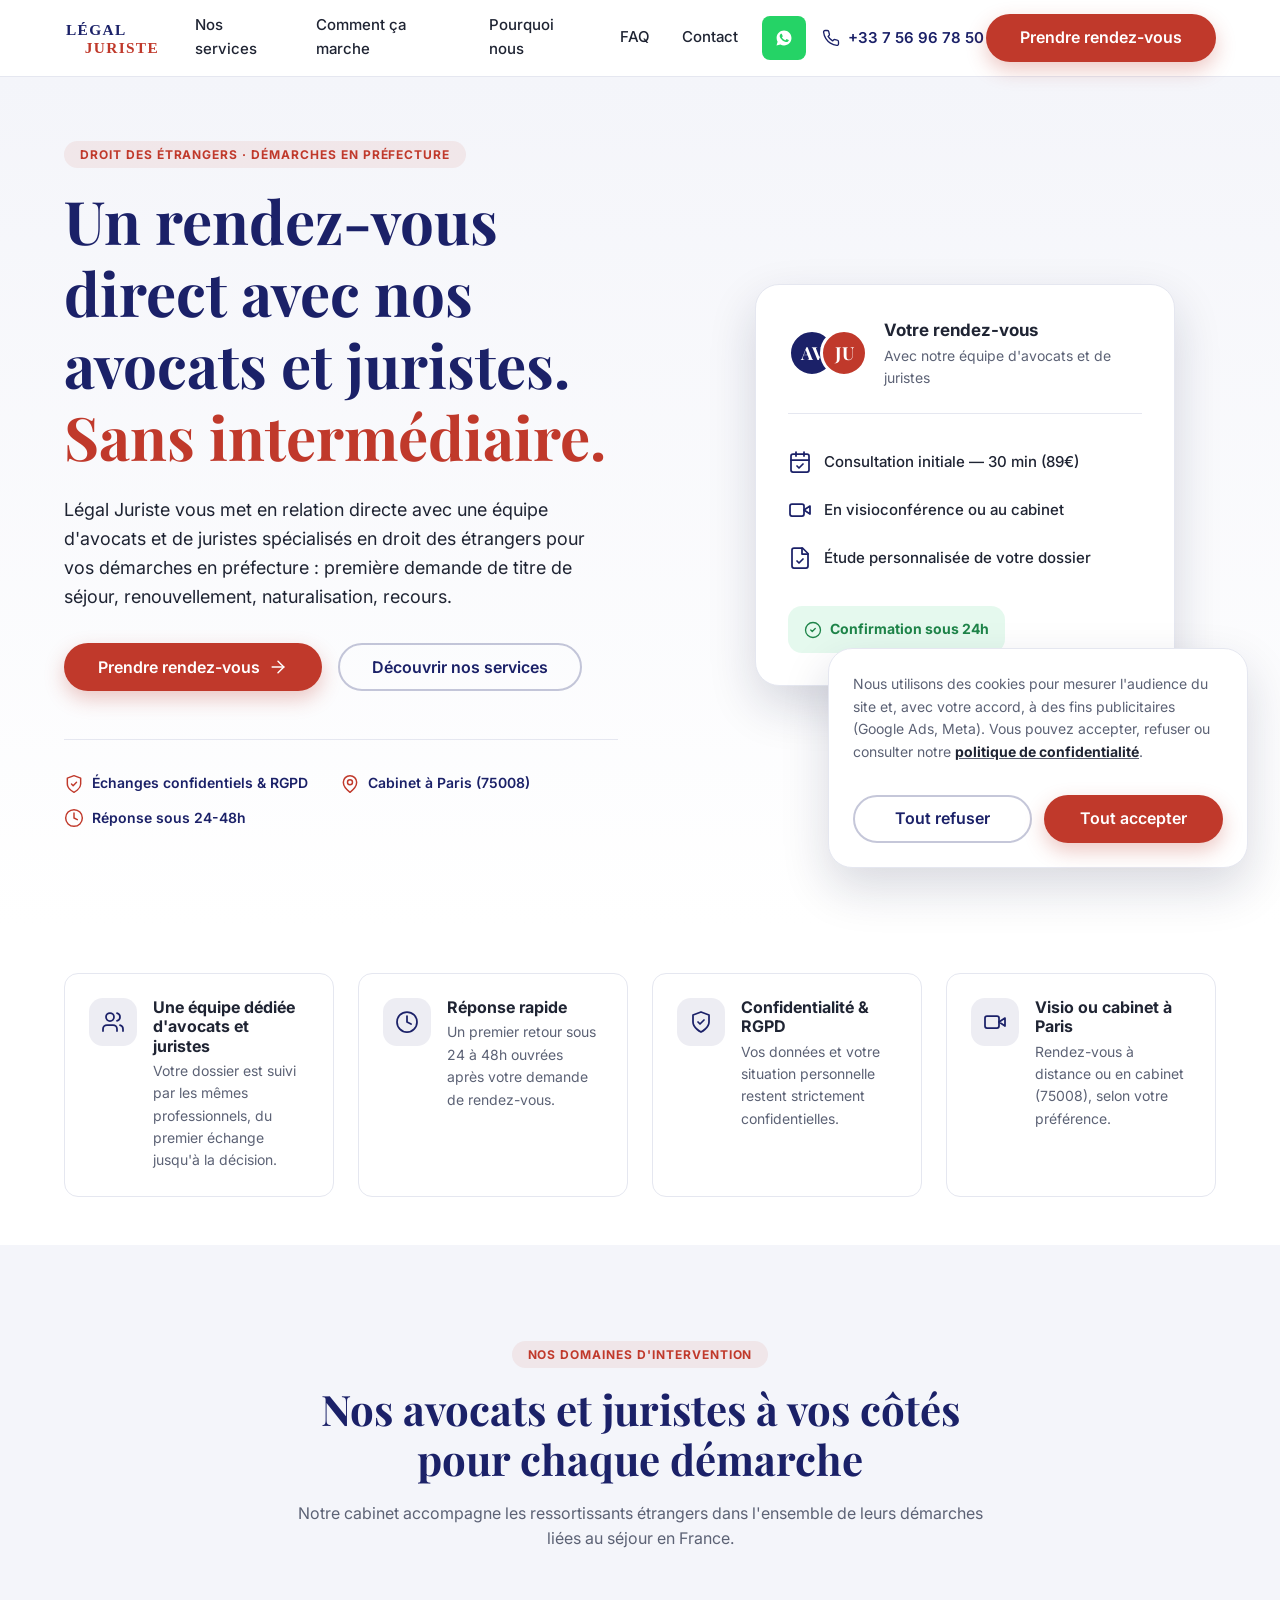
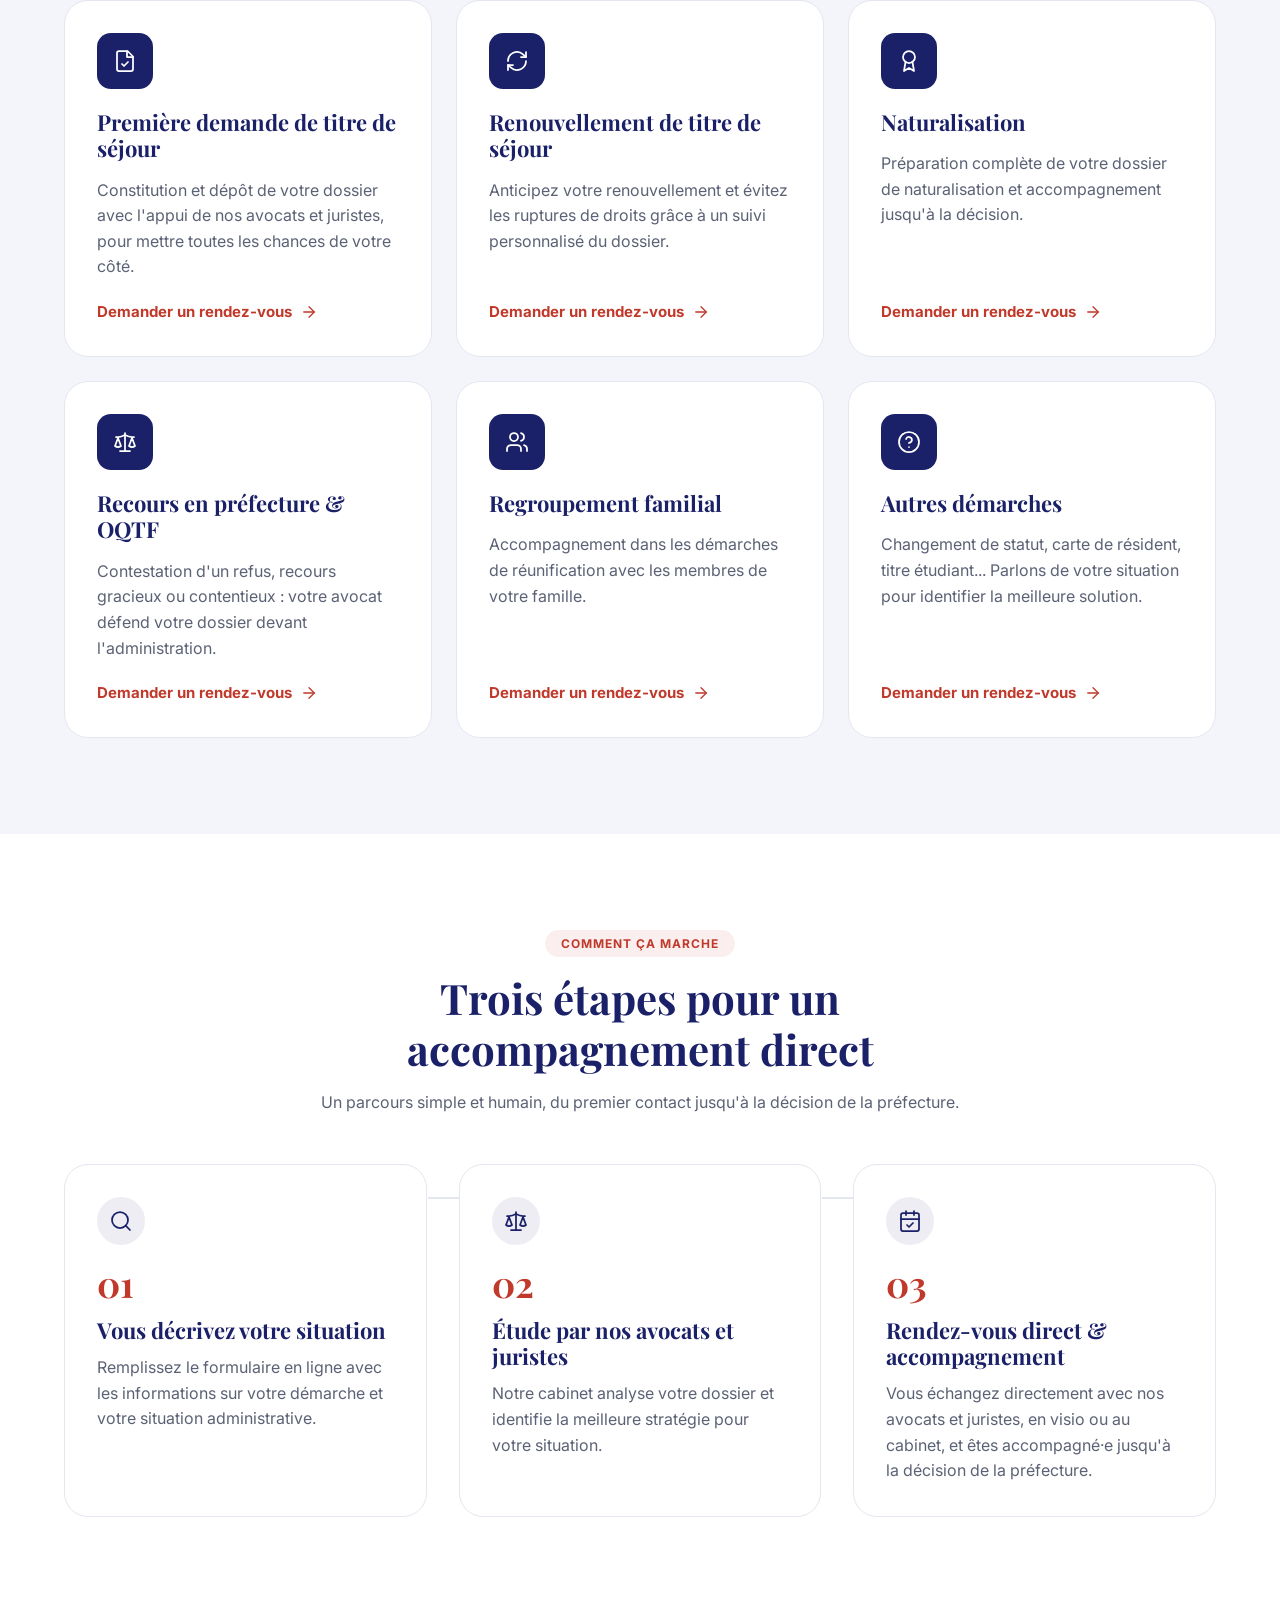
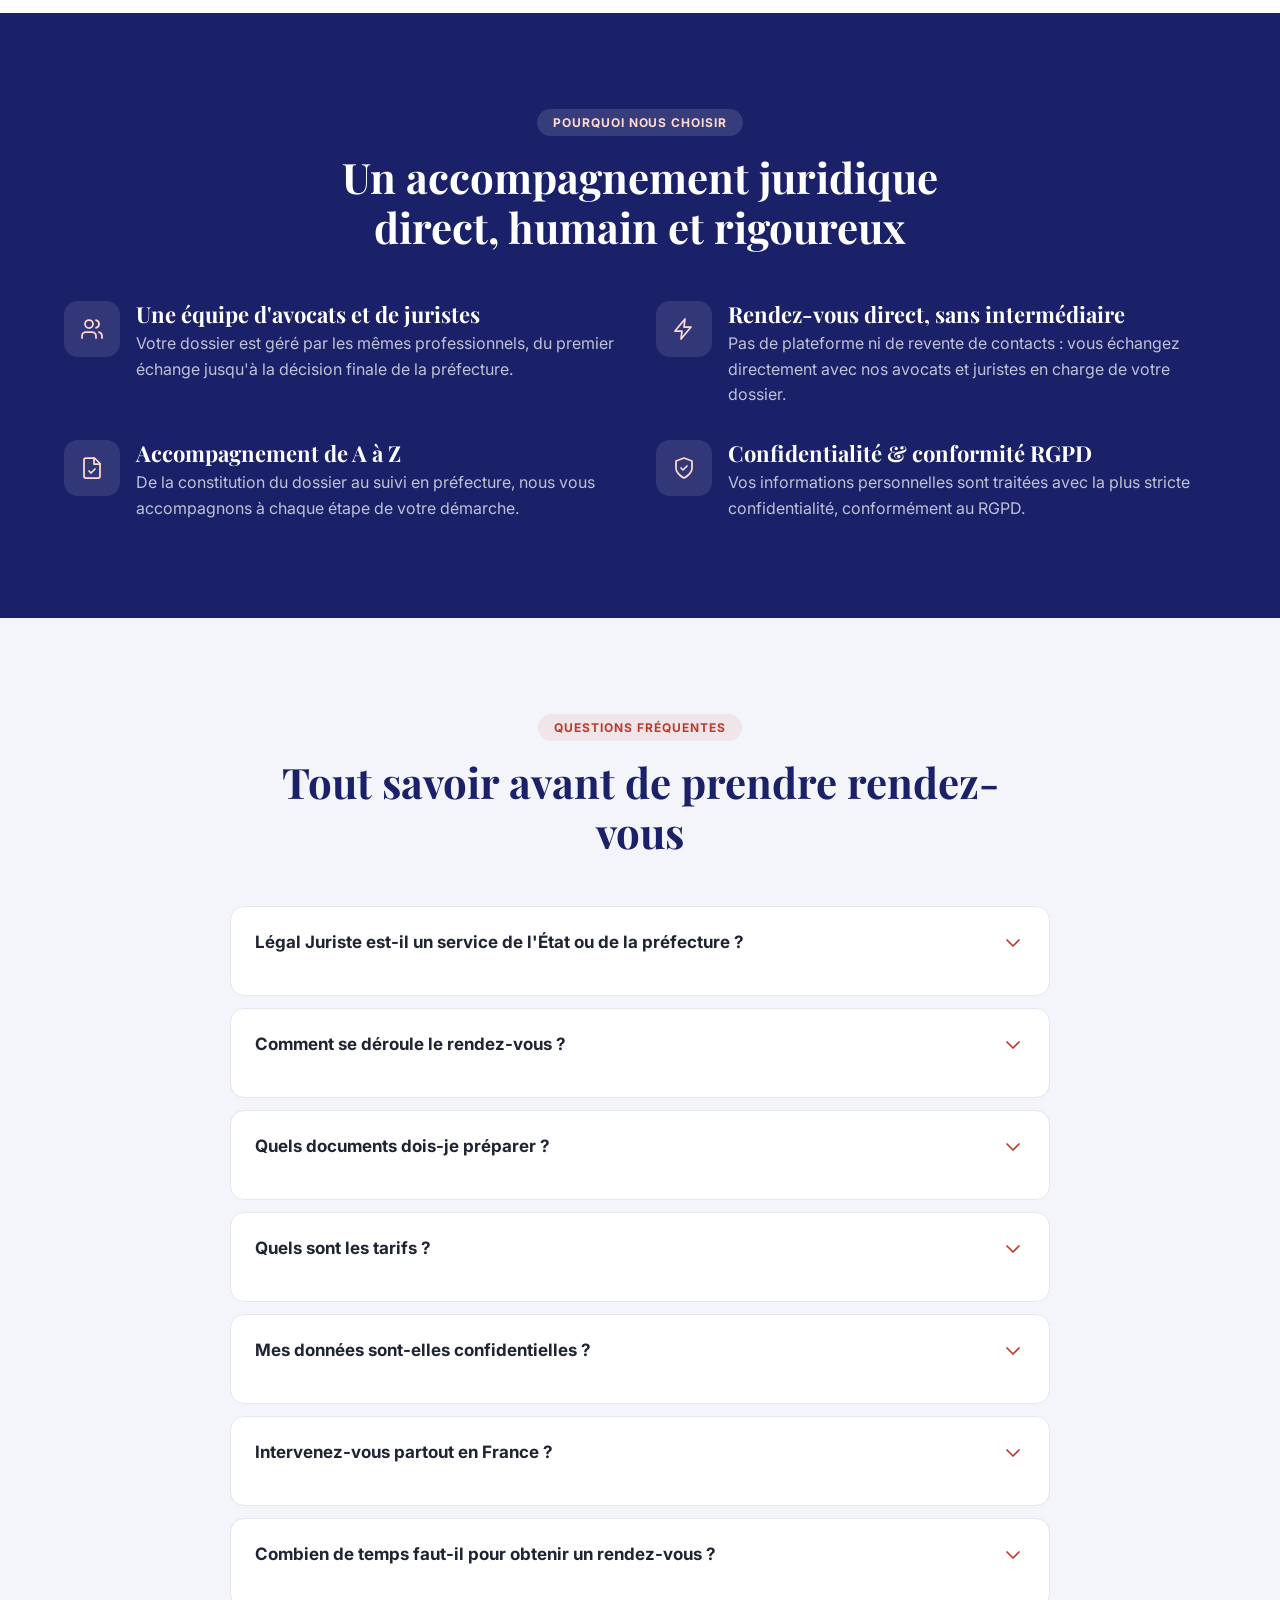
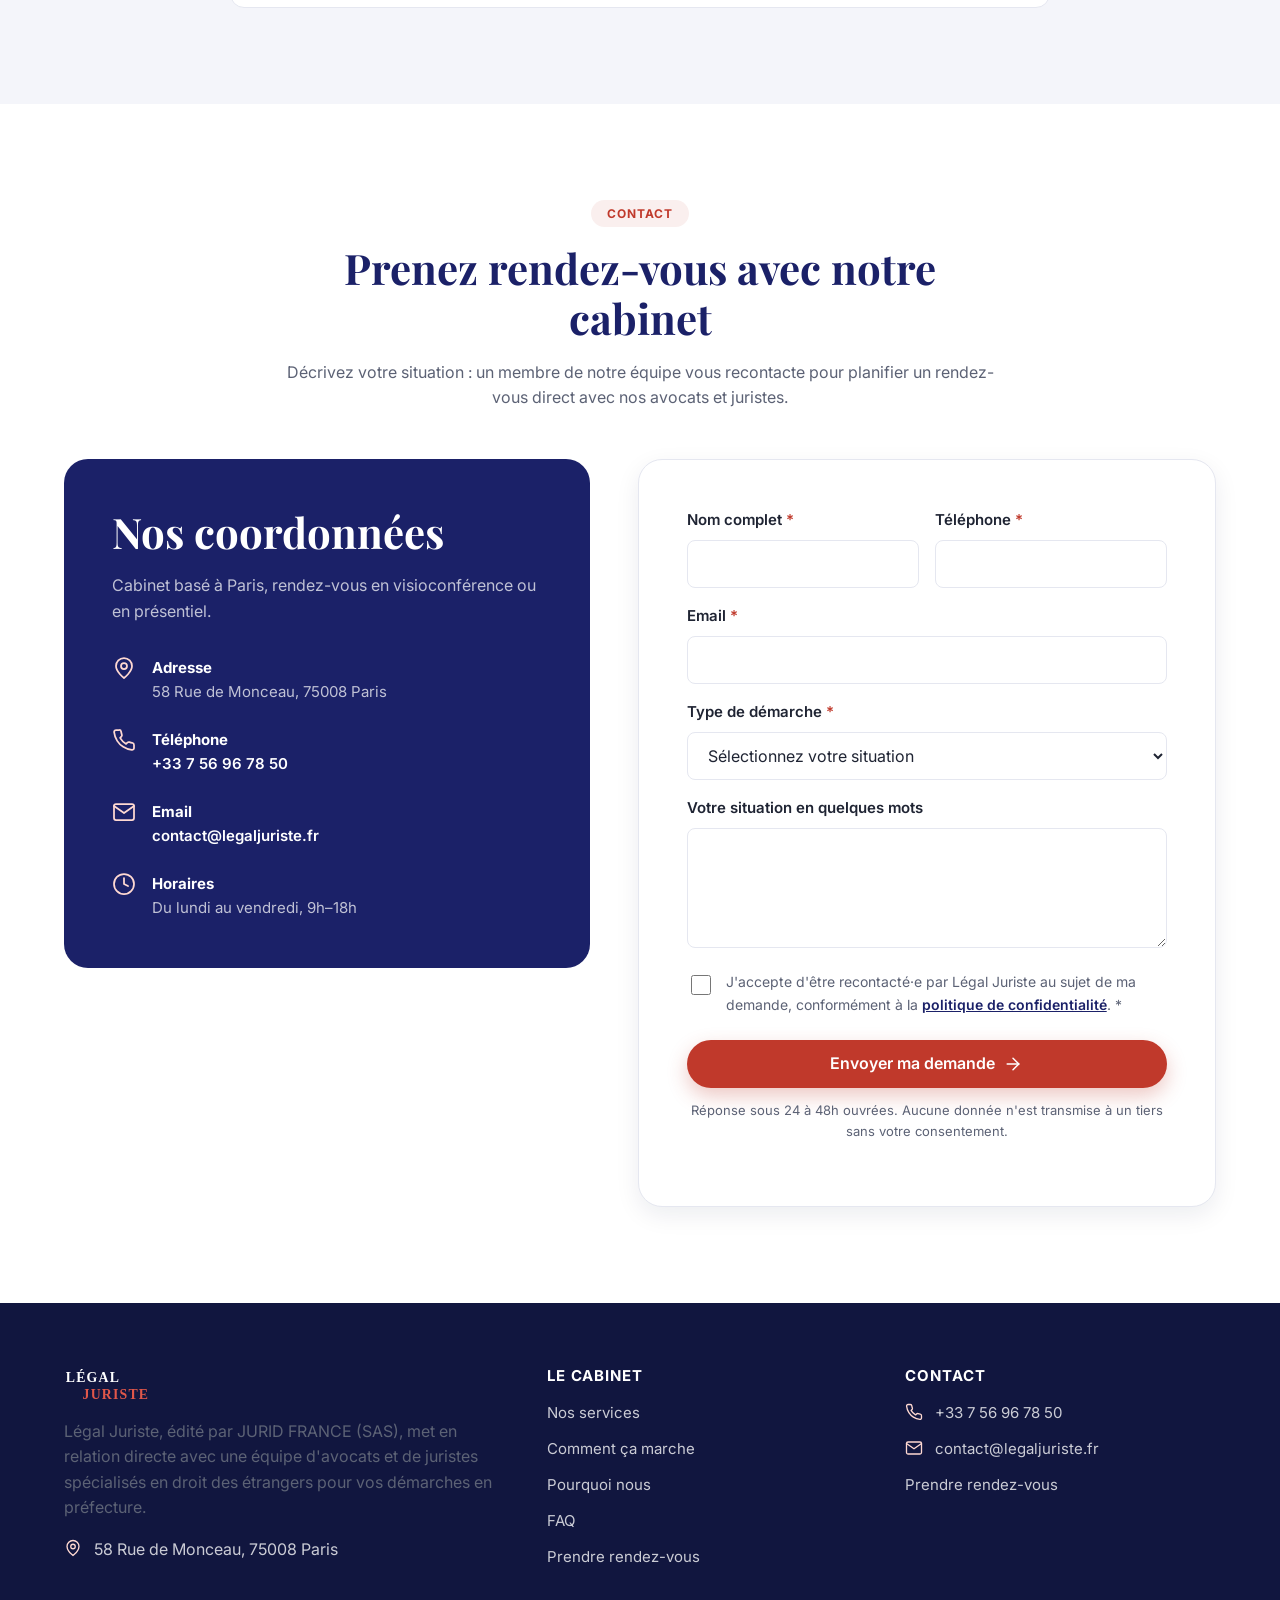
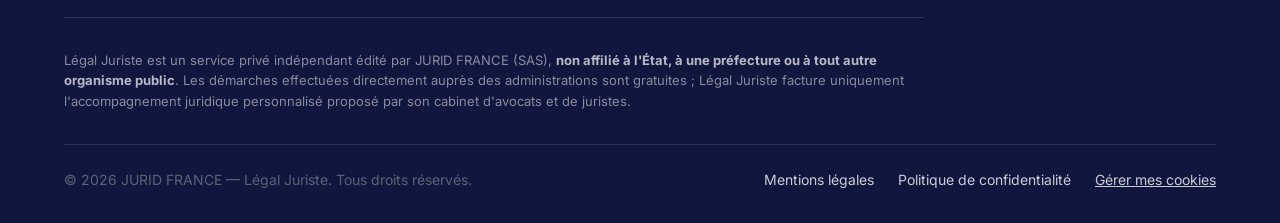
==== commit 6daa6cb6: "Passage au pluriel (équipe d'avocats et de juristes) + connexion formulaire à Google Sheets - Reform" ====
--- a/index.html
+++ b/index.html
@@ -3,15 +3,15 @@
 <head>
   <meta charset="UTF-8">
   <meta name="viewport" content="width=device-width, initial-scale=1">
-  <title>Légal Juriste — Rendez-vous direct avec un avocat | Titre de séjour, naturalisation, recours</title>
-  <meta name="description" content="Légal Juriste vous met en relation directe avec une avocate et une juriste spécialisées en droit des étrangers : titre de séjour, renouvellement, naturalisation, recours en préfecture. Rendez-vous direct, sans intermédiaire.">
+  <title>Légal Juriste — Rendez-vous direct avec nos avocats et juristes | Titre de séjour, naturalisation, recours</title>
+  <meta name="description" content="Légal Juriste vous met en relation directe avec une équipe d'avocats et de juristes spécialisés en droit des étrangers : titre de séjour, renouvellement, naturalisation, recours en préfecture. Rendez-vous direct, sans intermédiaire.">
   <link rel="canonical" href="https://www.legaljuriste.fr/">
 
   <!-- Open Graph -->
   <meta property="og:type" content="website">
   <meta property="og:locale" content="fr_FR">
-  <meta property="og:title" content="Légal Juriste — Rendez-vous direct avec un avocat">
-  <meta property="og:description" content="Mise en relation directe avec une avocate et une juriste spécialisées en droit des étrangers pour vos démarches en préfecture.">
+  <meta property="og:title" content="Légal Juriste — Rendez-vous direct avec nos avocats et juristes">
+  <meta property="og:description" content="Mise en relation directe avec une équipe d'avocats et de juristes spécialisés en droit des étrangers pour vos démarches en préfecture.">
   <meta property="og:url" content="https://www.legaljuriste.fr/">
   <meta property="og:image" content="/assets/logo-full.svg">
 
@@ -35,7 +35,7 @@
     "alternateName": "JURID FRANCE",
     "url": "https://www.legaljuriste.fr/",
     "logo": "https://www.legaljuriste.fr/assets/logo-icon.svg",
-    "description": "Mise en relation directe avec une avocate et une juriste spécialisées en droit des étrangers pour les démarches en préfecture (titre de séjour, naturalisation, recours).",
+    "description": "Mise en relation directe avec une équipe d'avocats et de juristes spécialisés en droit des étrangers pour les démarches en préfecture (titre de séjour, naturalisation, recours).",
     "address": {
       "@type": "PostalAddress",
       "streetAddress": "58 Rue de Monceau",
@@ -99,8 +99,8 @@
         <div class="hero__inner">
           <div>
             <span class="eyebrow">Droit des étrangers · Démarches en préfecture</span>
-            <h1 class="hero__title">Un rendez-vous direct avec un avocat. <em>Sans intermédiaire.</em></h1>
-            <p class="lead">Légal Juriste vous met en relation directe avec une avocate et une juriste spécialisées en droit des étrangers pour vos démarches en préfecture : première demande de titre de séjour, renouvellement, naturalisation, recours.</p>
+            <h1 class="hero__title">Un rendez-vous direct avec nos avocats et juristes. <em>Sans intermédiaire.</em></h1>
+            <p class="lead">Légal Juriste vous met en relation directe avec une équipe d'avocats et de juristes spécialisés en droit des étrangers pour vos démarches en préfecture : première demande de titre de séjour, renouvellement, naturalisation, recours.</p>
             <div class="hero__actions">
               <a href="#contact" class="btn btn-primary">
                 Prendre rendez-vous
@@ -133,7 +133,7 @@
                 </div>
                 <div>
                   <p class="appointment-card__title">Votre rendez-vous</p>
-                  <p class="appointment-card__subtitle">Avec une avocate &amp; une juriste</p>
+                  <p class="appointment-card__subtitle">Avec notre équipe d'avocats et de juristes</p>
                 </div>
               </div>
               <div class="appointment-card__row">
@@ -167,8 +167,8 @@
               <svg class="icon" viewBox="0 0 24 24" aria-hidden="true"><path d="M16 21v-2a4 4 0 0 0-4-4H6a4 4 0 0 0-4 4v2"/><circle cx="9" cy="7" r="4"/><path d="M22 21v-2a4 4 0 0 0-3-3.87"/><path d="M16 3.13a4 4 0 0 1 0 7.75"/></svg>
             </span>
             <div>
-              <h3>Avocate &amp; juriste dédiées</h3>
-              <p>Votre dossier est suivi par les mêmes professionnelles, du premier échange jusqu'à la décision.</p>
+              <h3>Une équipe dédiée d'avocats et juristes</h3>
+              <p>Votre dossier est suivi par les mêmes professionnels, du premier échange jusqu'à la décision.</p>
             </div>
           </div>
           <div class="badge reveal">
@@ -207,7 +207,7 @@
       <div class="container">
         <div class="section-header">
           <span class="eyebrow">Nos domaines d'intervention</span>
-          <h2>Un avocat à vos côtés pour chaque démarche</h2>
+          <h2>Nos avocats et juristes à vos côtés pour chaque démarche</h2>
           <p>Notre cabinet accompagne les ressortissants étrangers dans l'ensemble de leurs démarches liées au séjour en France.</p>
         </div>
 
@@ -217,7 +217,7 @@
               <svg class="icon" viewBox="0 0 24 24" aria-hidden="true"><path d="M14.5 2H6a2 2 0 0 0-2 2v16a2 2 0 0 0 2 2h12a2 2 0 0 0 2-2V7.5L14.5 2Z"/><path d="M14 2v6h6"/><path d="m9 15 2 2 4-4"/></svg>
             </span>
             <h3>Première demande de titre de séjour</h3>
-            <p>Constitution et dépôt de votre dossier avec l'appui d'un avocat, pour mettre toutes les chances de votre côté.</p>
+            <p>Constitution et dépôt de votre dossier avec l'appui de nos avocats et juristes, pour mettre toutes les chances de votre côté.</p>
             <a class="service-card__link" href="#contact">
               Demander un rendez-vous
               <svg class="icon" viewBox="0 0 24 24" aria-hidden="true"><path d="M5 12h14"/><path d="m12 5 7 7-7 7"/></svg>
@@ -310,7 +310,7 @@
               <svg class="icon" viewBox="0 0 24 24" aria-hidden="true"><path d="m16 16 3-8 3 8c-.87.65-1.92 1-3 1s-2.13-.35-3-1Z"/><path d="m2 16 3-8 3 8c-.87.65-1.92 1-3 1s-2.13-.35-3-1Z"/><path d="M7 21h10"/><path d="M12 3v18"/><path d="M3 7h2c2 0 5-1 7-2 2 1 5 2 7 2h2"/></svg>
             </span>
             <span class="step__number">02</span>
-            <h3>Étude par l'avocate et la juriste</h3>
+            <h3>Étude par nos avocats et juristes</h3>
             <p>Notre cabinet analyse votre dossier et identifie la meilleure stratégie pour votre situation.</p>
           </div>
           <div class="step reveal">
@@ -319,7 +319,7 @@
             </span>
             <span class="step__number">03</span>
             <h3>Rendez-vous direct &amp; accompagnement</h3>
-            <p>Vous échangez directement avec l'avocate ou la juriste, en visio ou au cabinet, et êtes accompagné·e jusqu'à la décision de la préfecture.</p>
+            <p>Vous échangez directement avec nos avocats et juristes, en visio ou au cabinet, et êtes accompagné·e jusqu'à la décision de la préfecture.</p>
           </div>
         </div>
       </div>
@@ -339,8 +339,8 @@
               <svg class="icon" viewBox="0 0 24 24" aria-hidden="true"><path d="M16 21v-2a4 4 0 0 0-4-4H6a4 4 0 0 0-4 4v2"/><circle cx="9" cy="7" r="4"/><path d="M22 21v-2a4 4 0 0 0-3-3.87"/><path d="M16 3.13a4 4 0 0 1 0 7.75"/></svg>
             </span>
             <div>
-              <h3>Un cabinet, une avocate, une juriste</h3>
-              <p>Votre dossier est géré par les mêmes professionnelles, du premier échange jusqu'à la décision finale de la préfecture.</p>
+              <h3>Une équipe d'avocats et de juristes</h3>
+              <p>Votre dossier est géré par les mêmes professionnels, du premier échange jusqu'à la décision finale de la préfecture.</p>
             </div>
           </div>
           <div class="why-item reveal">
@@ -349,7 +349,7 @@
             </span>
             <div>
               <h3>Rendez-vous direct, sans intermédiaire</h3>
-              <p>Pas de plateforme ni de revente de contacts : vous échangez directement avec l'avocat en charge de votre dossier.</p>
+              <p>Pas de plateforme ni de revente de contacts : vous échangez directement avec nos avocats et juristes en charge de votre dossier.</p>
             </div>
           </div>
           <div class="why-item reveal">
@@ -394,7 +394,7 @@
               <div class="accordion-panel-inner">
                 <div>
                   <p>Non. Légal Juriste, édité par JURID FRANCE (SAS), est un <strong>service privé indépendant</strong> de mise en relation avec des professionnels du droit. Nous ne sommes affiliés à aucune administration, préfecture ou organisme public.</p>
-                  <p>Les démarches administratives restent gratuites auprès des services publics ; Légal Juriste facture uniquement l'accompagnement juridique personnalisé proposé par l'avocate et la juriste du cabinet.</p>
+                  <p>Les démarches administratives restent gratuites auprès des services publics ; Légal Juriste facture uniquement l'accompagnement juridique personnalisé proposé par nos avocats et juristes.</p>
                 </div>
               </div>
             </div>
@@ -410,7 +410,7 @@
             <div class="accordion-panel">
               <div class="accordion-panel-inner">
                 <div>
-                  <p>Après votre demande, un membre de notre équipe vous recontacte pour planifier un rendez-vous direct avec l'avocate ou la juriste, en visioconférence ou au cabinet à Paris (75008), selon votre préférence et vos disponibilités.</p>
+                  <p>Après votre demande, un membre de notre équipe vous recontacte pour planifier un rendez-vous direct avec nos avocats et juristes, en visioconférence ou au cabinet à Paris (75008), selon votre préférence et vos disponibilités.</p>
                 </div>
               </div>
             </div>
@@ -426,7 +426,7 @@
             <div class="accordion-panel">
               <div class="accordion-panel-inner">
                 <div>
-                  <p>Cela dépend de votre situation et du type de démarche. Lors du premier échange, l'avocate ou la juriste vous indiquera précisément la liste des documents nécessaires à la constitution de votre dossier.</p>
+                  <p>Cela dépend de votre situation et du type de démarche. Lors du premier échange, nos avocats et juristes vous indiqueront précisément la liste des documents nécessaires à la constitution de votre dossier.</p>
                 </div>
               </div>
             </div>
@@ -490,7 +490,7 @@
             <div class="accordion-panel">
               <div class="accordion-panel-inner">
                 <div>
-                  <p>Nous nous efforçons de revenir vers vous sous 24 à 48h ouvrées après réception de votre demande, afin de planifier rapidement votre premier échange avec l'avocate ou la juriste.</p>
+                  <p>Nous nous efforçons de revenir vers vous sous 24 à 48h ouvrées après réception de votre demande, afin de planifier rapidement votre premier échange avec nos avocats et juristes.</p>
                 </div>
               </div>
             </div>
@@ -505,7 +505,7 @@
         <div class="section-header">
           <span class="eyebrow">Contact</span>
           <h2>Prenez rendez-vous avec notre cabinet</h2>
-          <p>Décrivez votre situation : un membre de notre équipe vous recontacte pour planifier un rendez-vous direct avec l'avocate ou la juriste.</p>
+          <p>Décrivez votre situation : un membre de notre équipe vous recontacte pour planifier un rendez-vous direct avec nos avocats et juristes.</p>
         </div>
 
         <div class="contact-grid">
@@ -545,7 +545,7 @@
           </div>
 
           <div class="contact-form-card reveal">
-            <form id="contactForm" action="https://formspree.io/f/REMPLACER_PAR_VOTRE_ID" method="POST">
+            <form id="contactForm" action="https://script.google.com/macros/s/REMPLACER_PAR_ID_DE_DEPLOIEMENT/exec" method="POST">
               <div class="form-row form-row--2">
                 <div class="form-group">
                   <label for="nom">Nom complet <span class="required">*</span></label>
@@ -592,6 +592,7 @@
               </button>
               <p class="form-hint">Réponse sous 24 à 48h ouvrées. Aucune donnée n'est transmise à un tiers sans votre consentement.</p>
             </form>
+            <p id="formStatus" class="form-status" hidden role="status" tabindex="-1"></p>
           </div>
         </div>
       </div>
@@ -606,7 +607,7 @@
           <div class="footer-brand">
             <img src="assets/logo-full-light.svg" alt="Légal Juriste">
           </div>
-          <p>Légal Juriste, édité par JURID FRANCE (SAS), met en relation directe avec une avocate et une juriste spécialisées en droit des étrangers pour vos démarches en préfecture.</p>
+          <p>Légal Juriste, édité par JURID FRANCE (SAS), met en relation directe avec une équipe d'avocats et de juristes spécialisés en droit des étrangers pour vos démarches en préfecture.</p>
           <div class="footer-contact-item">
             <svg class="icon icon-sm" viewBox="0 0 24 24" aria-hidden="true"><path d="M20 10c0 6-8 12-8 12s-8-6-8-12a8 8 0 0 1 16 0Z"/><circle cx="12" cy="10" r="3"/></svg>
             <span>58 Rue de Monceau, 75008 Paris</span>
@@ -640,7 +641,7 @@
         </div>
       </div>
 
-      <p class="footer-disclaimer">Légal Juriste est un service privé indépendant édité par JURID FRANCE (SAS), <strong style="color:rgba(255,255,255,0.7)">non affilié à l'État, à une préfecture ou à tout autre organisme public</strong>. Les démarches effectuées directement auprès des administrations sont gratuites ; Légal Juriste facture uniquement l'accompagnement juridique personnalisé proposé par son cabinet d'avocate et de juriste.</p>
+      <p class="footer-disclaimer">Légal Juriste est un service privé indépendant édité par JURID FRANCE (SAS), <strong style="color:rgba(255,255,255,0.7)">non affilié à l'État, à une préfecture ou à tout autre organisme public</strong>. Les démarches effectuées directement auprès des administrations sont gratuites ; Légal Juriste facture uniquement l'accompagnement juridique personnalisé proposé par son cabinet d'avocats et de juristes.</p>
 
       <div class="footer-bottom">
         <p style="margin:0">© 2026 JURID FRANCE — Légal Juriste. Tous droits réservés.</p>
--- a/css/style.css
+++ b/css/style.css
@@ -1148,6 +1148,27 @@
   text-align: center;
 }
 
+.form-status {
+  margin-top: var(--space-4);
+  padding: var(--space-4);
+  border-radius: var(--radius-sm);
+  font-weight: 600;
+  text-align: center;
+  font-size: 0.9375rem;
+}
+
+.form-status--success {
+  background: rgba(46, 125, 50, 0.1);
+  color: #2e7d32;
+  border: 1px solid rgba(46, 125, 50, 0.25);
+}
+
+.form-status--error {
+  background: rgba(192, 57, 43, 0.1);
+  color: var(--color-red-dark);
+  border: 1px solid rgba(192, 57, 43, 0.25);
+}
+
 /* =========================================================
    Footer
    ========================================================= */
